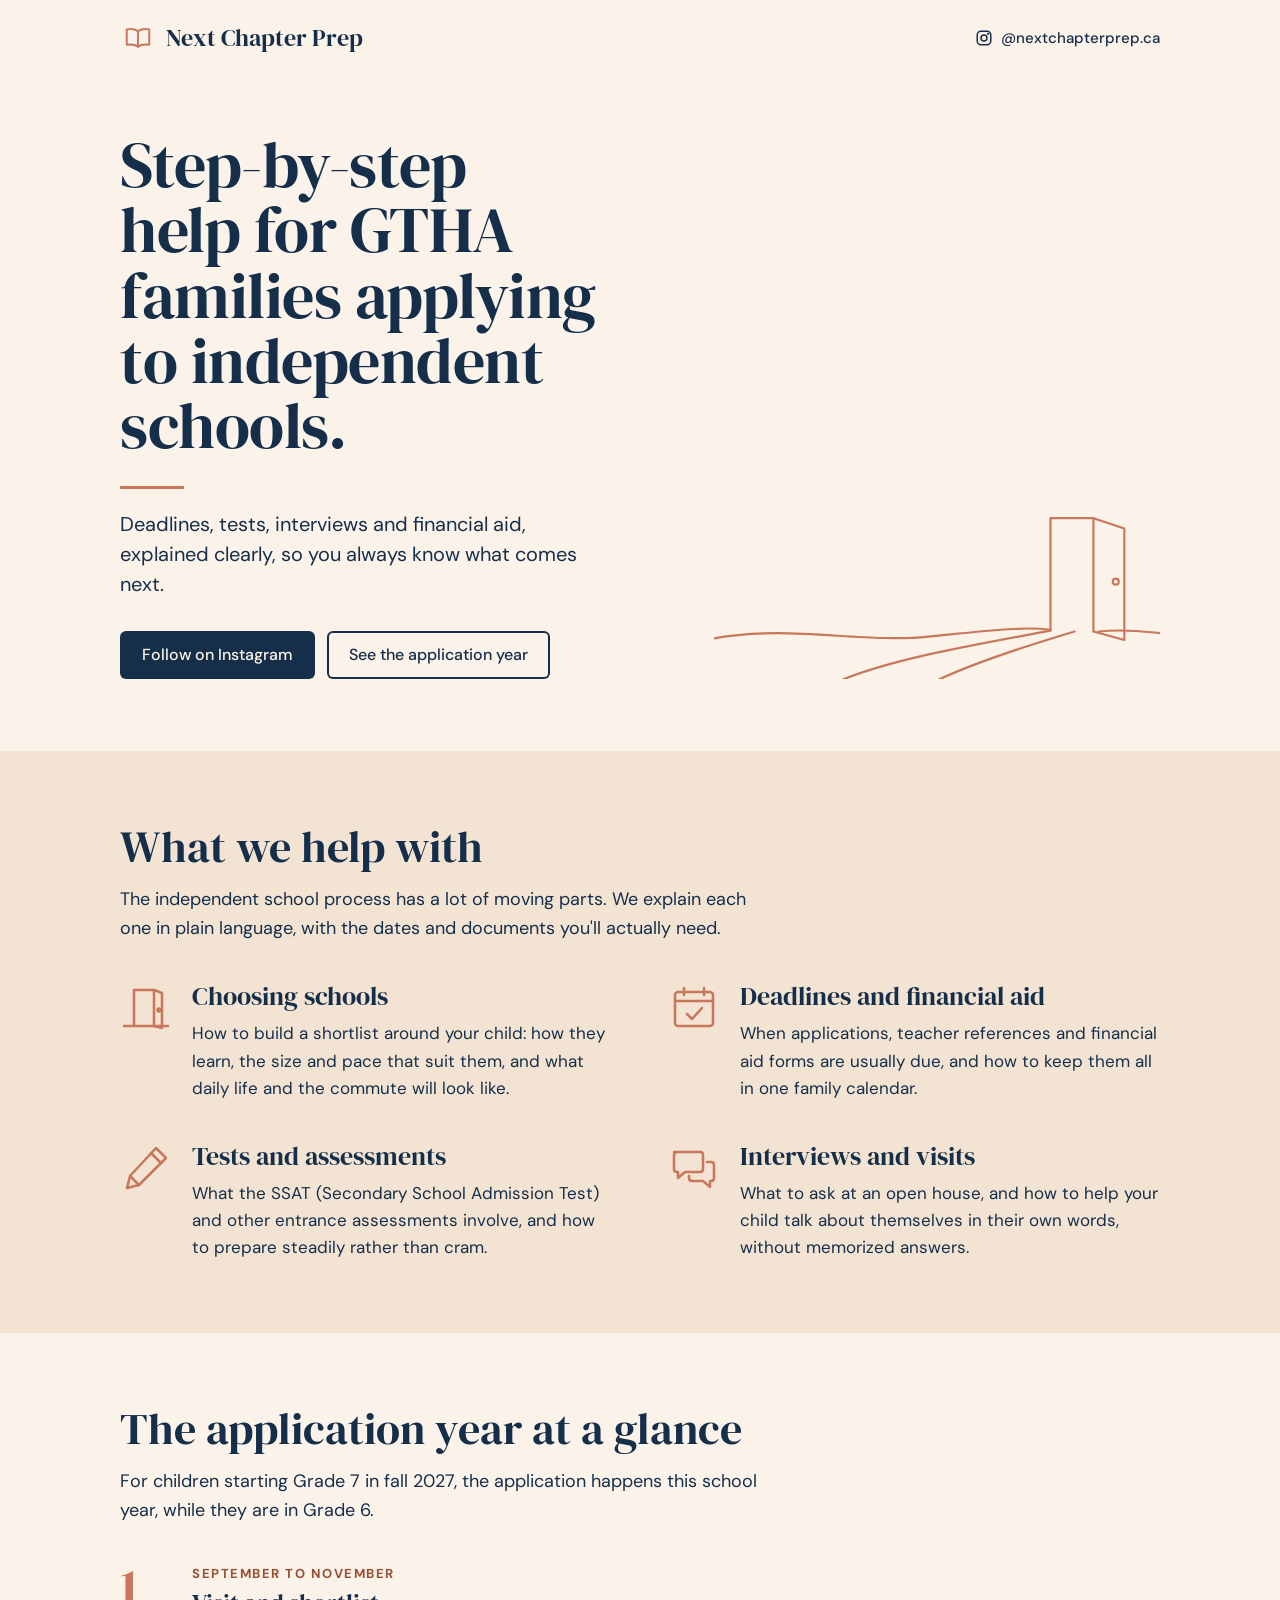
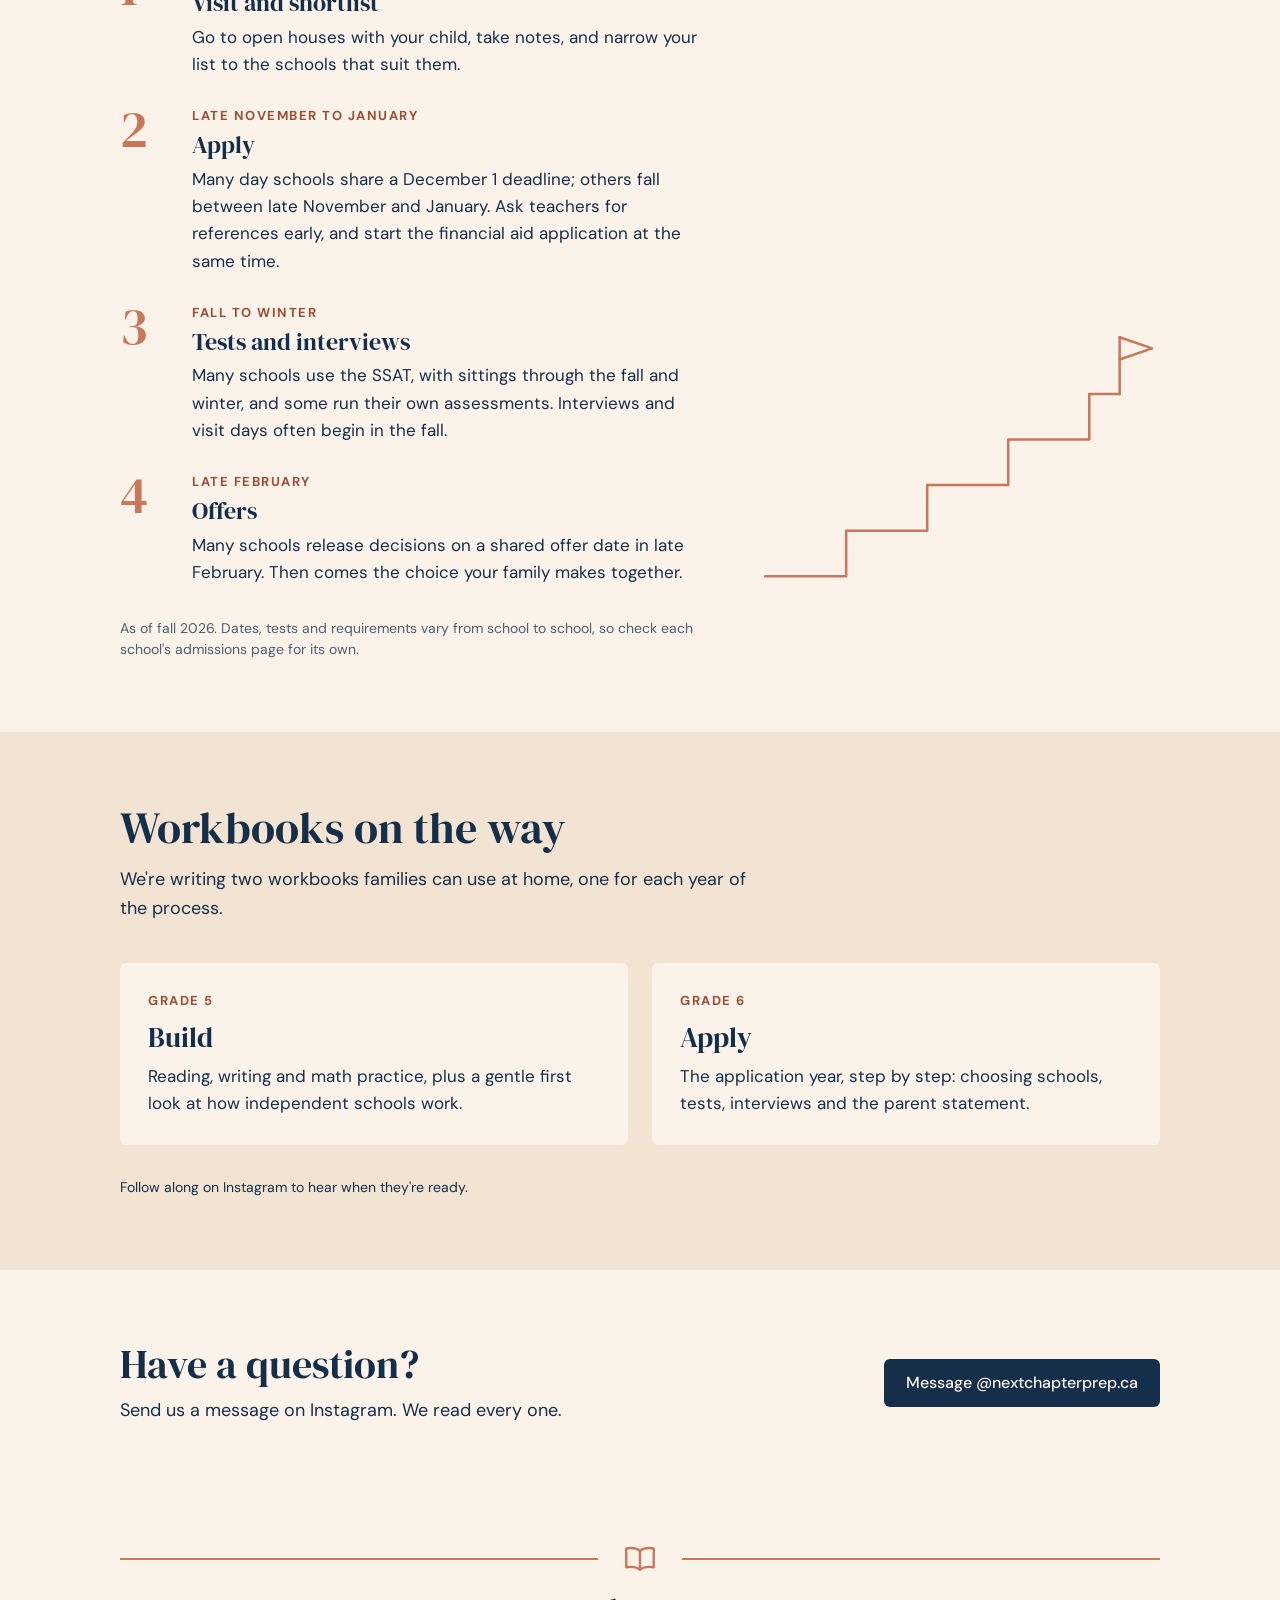
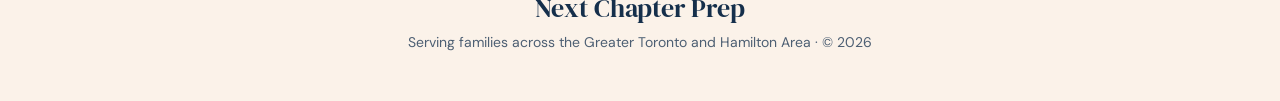
==== index.html @ 5d962f70 "Launch the first version of nextchapterprep.ca One-page site in the brand kit style: who it's for, w" ====
<!doctype html>
<html lang="en-CA">
<head>
<meta charset="utf-8">
<meta name="viewport" content="width=device-width, initial-scale=1">
<title>Next Chapter Prep · Independent school applications, step by step</title>
<meta name="description" content="Step-by-step help for GTHA families applying to independent schools. Deadlines, tests, interviews and financial aid, explained clearly.">
<meta property="og:type" content="website">
<meta property="og:url" content="https://nextchapterprep.ca/">
<meta property="og:title" content="Next Chapter Prep">
<meta property="og:description" content="Step-by-step help for GTHA families applying to independent schools.">
<meta property="og:image" content="https://nextchapterprep.ca/og-image.png">
<meta name="twitter:card" content="summary_large_image">
<meta name="theme-color" content="#fbf2e9">
<link rel="icon" href="/favicon.svg" type="image/svg+xml">
<link rel="apple-touch-icon" href="/apple-touch-icon.png">
<link rel="preconnect" href="https://fonts.googleapis.com">
<link rel="preconnect" href="https://fonts.gstatic.com" crossorigin>
<link rel="stylesheet" href="https://fonts.googleapis.com/css2?family=DM+Sans:opsz,wght@9..40,400;9..40,500;9..40,700&family=DM+Serif+Display&display=swap">
<style>
  /* Next Chapter Prep brand kit: paper ground, ink type, one clay accent, single-weight line art. */
  :root {
    --paper: #fbf2e9;
    --sand: #f3e3d3;
    --line: #e3cfbc;
    --ink: #152f4b;
    --ink-soft: #4d5f73;
    --clay: #c8775a;
    --clay-deep: #985034;
    --serif: "DM Serif Display", Georgia, "Times New Roman", serif;
    --sans: "DM Sans", "Helvetica Neue", Arial, sans-serif;
    --wrap: 1080px;
    color-scheme: light;
  }
  * { box-sizing: border-box; }
  html { -webkit-text-size-adjust: 100%; }
  body { margin: 0; background: var(--paper); color: var(--ink); font: 400 17px/1.6 var(--sans); }
  img, svg { max-width: 100%; }
  a { color: var(--clay-deep); }
  a:hover { color: var(--ink); }
  a:focus-visible, .button:focus-visible { outline: 3px solid var(--ink); outline-offset: 3px; }
  h1, h2, h3 { font-family: var(--serif); font-weight: 400; color: var(--ink); margin: 0; text-wrap: balance; }
  p { margin: 0; }

  .wrap {
    max-width: var(--wrap); margin: 0 auto;
    padding-left: max(20px, env(safe-area-inset-left, 0px));
    padding-right: max(20px, env(safe-area-inset-right, 0px));
  }
  .art { fill: none; stroke: var(--clay); stroke-width: 2.5; stroke-linecap: round; stroke-linejoin: round; }

  /* Header */
  .site-head .wrap { display: flex; align-items: center; justify-content: space-between; gap: 16px; padding-block: 20px; }
  .brand { display: flex; align-items: center; gap: 10px; text-decoration: none; color: var(--ink); }
  .brand svg { width: 36px; height: 36px; flex: none; }
  .brand span { font: 400 24px/1 var(--serif); }
  .ig-link { font-weight: 500; font-size: 15px; text-decoration: none; display: inline-flex; align-items: center; gap: 8px; color: var(--ink); }
  .ig-link svg { width: 18px; height: 18px; }

  /* Hero */
  .hero .wrap { display: grid; grid-template-columns: minmax(0, 1.1fr) minmax(0, 0.9fr); gap: 48px; align-items: end; padding-block: 56px 72px; }
  .hero h1 { font-size: clamp(40px, 6vw, 64px); line-height: 1.02; letter-spacing: -0.5px; }
  .rule { width: 64px; height: 3px; background: var(--clay); margin: 28px 0 20px; }
  .lead { font-size: 20px; line-height: 1.5; max-width: 34ch; }
  .actions { display: flex; flex-wrap: wrap; gap: 12px; margin-top: 32px; }
  .button {
    display: inline-flex; align-items: center; justify-content: center; gap: 10px; min-height: 48px; padding: 0 22px;
    border-radius: 6px; font: 500 16px/1 var(--sans); text-decoration: none; background: var(--ink); color: var(--paper);
  }
  .button:hover { background: #0e2238; color: var(--paper); }
  .button.quiet { background: transparent; color: var(--ink); box-shadow: inset 0 0 0 2px var(--ink); }
  .button.quiet:hover { background: var(--sand); color: var(--ink); }
  .hero-art { width: 100%; height: auto; display: block; }

  /* Sections */
  section { padding-block: 72px; }
  .section-head { max-width: 640px; display: flex; flex-direction: column; gap: 14px; margin-bottom: 40px; }
  .section-head h2 { font-size: clamp(32px, 4vw, 44px); line-height: 1.08; }
  .section-head p { color: var(--ink); font-size: 18px; }
  .band { background: var(--sand); }

  /* What we cover */
  .topics { display: grid; grid-template-columns: repeat(2, minmax(0, 1fr)); gap: 40px 56px; }
  .topic { display: grid; grid-template-columns: 52px minmax(0, 1fr); gap: 20px; align-items: start; }
  .topic svg { width: 52px; height: 52px; }
  .topic h3 { font-size: 26px; line-height: 1.15; margin-bottom: 8px; }

  /* Application year */
  .year { display: grid; grid-template-columns: minmax(0, 1fr) minmax(0, 0.7fr); gap: 56px; align-items: end; }
  .steps { list-style: none; margin: 0; padding: 0; display: flex; flex-direction: column; gap: 28px; counter-reset: step; }
  .steps li { display: grid; grid-template-columns: 56px minmax(0, 1fr); gap: 16px; counter-increment: step; }
  .steps li::before { content: counter(step); font: 400 52px/0.9 var(--serif); color: var(--clay); }
  .when { display: block; font-size: 13px; font-weight: 700; letter-spacing: 1.5px; text-transform: uppercase; color: var(--clay-deep); margin-bottom: 4px; }
  .steps h3 { font-size: 24px; line-height: 1.2; margin-bottom: 6px; }
  .note { margin-top: 32px; font-size: 14px; line-height: 1.5; color: var(--ink-soft); max-width: 60ch; }
  .stairs { width: 100%; height: auto; display: block; }

  /* Workbooks */
  .books { display: grid; grid-template-columns: repeat(2, minmax(0, 1fr)); gap: 24px; }
  .book { background: var(--paper); border-radius: 6px; padding: 28px; display: flex; flex-direction: column; gap: 10px; }
  .book .when { margin: 0; }
  .book h3 { font-size: 28px; line-height: 1.1; }

  /* Contact */
  .contact .wrap { display: flex; flex-wrap: wrap; align-items: center; justify-content: space-between; gap: 24px; }
  .contact h2 { font-size: clamp(30px, 4vw, 40px); line-height: 1.1; }
  .contact p { margin-top: 10px; font-size: 18px; }

  /* Footer */
  .site-foot { padding-block: 40px 48px; }
  .divider { display: flex; align-items: center; gap: 20px; }
  .divider span { flex: 1; height: 2px; background: var(--clay); }
  .divider svg { width: 44px; height: 44px; flex: none; }
  .foot-name { text-align: center; font: 400 26px/1 var(--serif); margin-top: 14px; }
  .foot-small { text-align: center; font-size: 14px; color: var(--ink-soft); margin-top: 10px; }

  @media (max-width: 760px) {
    body { font-size: 16px; }
    .hero .wrap { grid-template-columns: minmax(0, 1fr); gap: 32px; padding-block: 32px 48px; }
    .lead { font-size: 18px; }
    section { padding-block: 56px; }
    .topics, .books { grid-template-columns: minmax(0, 1fr); gap: 32px; }
    .year { grid-template-columns: minmax(0, 1fr); gap: 40px; }
    .stairs { max-width: 360px; }
    .ig-link .label { display: none; }
  }
  @media (prefers-reduced-motion: no-preference) { html { scroll-behavior: smooth; } }
</style>
</head>
<body>

<header class="site-head">
  <div class="wrap">
    <a class="brand" href="/" aria-label="Next Chapter Prep home">
      <svg viewBox="0 0 48 48" aria-hidden="true"><g class="art" style="stroke-width:2.6">
        <path d="M24 15 C20 12 15 11.5 9 12.5 L9 33 C15 32 20 32.5 24 35.5 C28 32.5 33 32 39 33 L39 12.5 C33 11.5 28 12 24 15 Z"/>
        <path d="M24 15 L24 35.5"/>
      </g></svg>
      <span>Next Chapter Prep</span>
    </a>
    <a class="ig-link" href="https://www.instagram.com/nextchapterprep.ca/" rel="noopener" aria-label="Next Chapter Prep on Instagram">
      <svg viewBox="0 0 24 24" fill="none" stroke="currentColor" stroke-width="2" stroke-linecap="round" stroke-linejoin="round" aria-hidden="true"><rect x="3" y="3" width="18" height="18" rx="5"/><circle cx="12" cy="12" r="4"/><circle cx="17.5" cy="6.5" r="0.5" fill="currentColor"/></svg>
      <span class="label">@nextchapterprep.ca</span>
    </a>
  </div>
</header>

<main>
  <section class="hero" aria-labelledby="hero-title" style="padding-block:0">
    <div class="wrap">
      <div>
        <h1 id="hero-title">Step-by-step help for GTHA families applying to independent schools.</h1>
        <div class="rule"></div>
        <p class="lead">Deadlines, tests, interviews and financial aid, explained clearly, so you always know what comes next.</p>
        <div class="actions">
          <a class="button" href="https://www.instagram.com/nextchapterprep.ca/" rel="noopener">Follow on Instagram</a>
          <a class="button quiet" href="#year">See the application year</a>
        </div>
      </div>
      <svg class="hero-art" viewBox="0 0 520 300" aria-hidden="true"><g class="art">
        <path d="M0 252 C90 236 170 258 250 250 C320 243 360 238 392 242"/>
        <path d="M448 244 C480 241 500 244 520 246"/>
        <path d="M150 300 C210 276 290 262 392 243"/>
        <path d="M262 300 C300 282 360 262 420 244"/>
        <path d="M392 243 L392 112 L442 112 L442 244"/>
        <path d="M442 112 L478 124 L478 254 L442 244"/>
        <circle cx="468" cy="186" r="3.5"/>
      </g></svg>
    </div>
  </section>

  <section class="band" aria-labelledby="cover-title">
    <div class="wrap">
      <div class="section-head">
        <h2 id="cover-title">What we help with</h2>
        <p>The independent school process has a lot of moving parts. We explain each one in plain language, with the dates and documents you'll actually need.</p>
      </div>
      <div class="topics">
        <div class="topic">
          <svg viewBox="0 0 52 52" aria-hidden="true"><g class="art"><path d="M14 44 L14 8 L34 8 L34 44"/><path d="M34 8 L42 11 L42 46 L34 44"/><circle cx="39" cy="28" r="1.5"/><path d="M4 44 L48 44"/></g></svg>
          <div><h3>Choosing schools</h3><p>How to build a shortlist around your child: how they learn, the size and pace that suit them, and what daily life and the commute will look like.</p></div>
        </div>
        <div class="topic">
          <svg viewBox="0 0 52 52" aria-hidden="true"><g class="art"><rect x="7" y="10" width="38" height="34" rx="3"/><path d="M7 19 L45 19"/><path d="M16 6 L16 13"/><path d="M36 6 L36 13"/><path d="M19 32 L24 37 L34 26"/></g></svg>
          <div><h3>Deadlines and financial aid</h3><p>When applications, teacher references and financial aid forms are usually due, and how to keep them all in one family calendar.</p></div>
        </div>
        <div class="topic">
          <svg viewBox="0 0 52 52" aria-hidden="true"><g class="art"><path d="M36 6 L46 16 L19 43 L7 46 L10 34 Z"/><path d="M31 11 L41 21"/><path d="M10 34 L19 43"/></g></svg>
          <div><h3>Tests and assessments</h3><p>What the SSAT (Secondary School Admission Test) and other entrance assessments involve, and how to prepare steadily rather than cram.</p></div>
        </div>
        <div class="topic">
          <svg viewBox="0 0 52 52" aria-hidden="true"><g class="art"><path d="M6 10 L32 10 Q35 10 35 13 L35 27 Q35 30 32 30 L17 30 L10 36 L10 30 L9 30 Q6 30 6 27 L6 13 Q6 10 9 10 Z"/><path d="M39 20 L43 20 Q46 20 46 23 L46 36 Q46 39 43 39 L42 39 L42 45 L35 39 L24 39 Q21 39 21 36 L21 34"/></g></svg>
          <div><h3>Interviews and visits</h3><p>What to ask at an open house, and how to help your child talk about themselves in their own words, without memorized answers.</p></div>
        </div>
      </div>
    </div>
  </section>

  <section id="year" aria-labelledby="year-title">
    <div class="wrap">
      <div class="section-head">
        <h2 id="year-title">The application year at a glance</h2>
        <p>For children starting Grade 7 in fall 2027, the application happens this school year, while they are in Grade 6.</p>
      </div>
      <div class="year">
        <ol class="steps">
          <li><div><span class="when">September to November</span><h3>Visit and shortlist</h3><p>Go to open houses with your child, take notes, and narrow your list to the schools that suit them.</p></div></li>
          <li><div><span class="when">Late November to January</span><h3>Apply</h3><p>Many day schools share a December 1 deadline; others fall between late November and January. Ask teachers for references early, and start the financial aid application at the same time.</p></div></li>
          <li><div><span class="when">Fall to winter</span><h3>Tests and interviews</h3><p>Many schools use the SSAT, with sittings through the fall and winter, and some run their own assessments. Interviews and visit days often begin in the fall.</p></div></li>
          <li><div><span class="when">Late February</span><h3>Offers</h3><p>Many schools release decisions on a shared offer date in late February. Then comes the choice your family makes together.</p></div></li>
        </ol>
        <svg class="stairs" viewBox="0 0 400 260" aria-hidden="true"><g class="art">
          <path d="M10 250 L90 250 L90 205 L170 205 L170 160 L250 160 L250 115 L330 115 L330 70 L360 70"/>
          <path d="M360 70 L360 14"/>
          <path d="M360 14 L392 25 L360 36"/>
        </g></svg>
      </div>
      <p class="note">As of fall 2026. Dates, tests and requirements vary from school to school, so check each school's admissions page for its own.</p>
    </div>
  </section>

  <section class="band" aria-labelledby="books-title">
    <div class="wrap">
      <div class="section-head">
        <h2 id="books-title">Workbooks on the way</h2>
        <p>We're writing two workbooks families can use at home, one for each year of the process.</p>
      </div>
      <div class="books">
        <div class="book">
          <span class="when">Grade 5</span>
          <h3>Build</h3>
          <p>Reading, writing and math practice, plus a gentle first look at how independent schools work.</p>
        </div>
        <div class="book">
          <span class="when">Grade 6</span>
          <h3>Apply</h3>
          <p>The application year, step by step: choosing schools, tests, interviews and the parent statement.</p>
        </div>
      </div>
      <p class="note" style="color:var(--ink)">Follow along on Instagram to hear when they're ready.</p>
    </div>
  </section>

  <section class="contact" aria-labelledby="contact-title">
    <div class="wrap">
      <div>
        <h2 id="contact-title">Have a question?</h2>
        <p>Send us a message on Instagram. We read every one.</p>
      </div>
      <a class="button" href="https://www.instagram.com/nextchapterprep.ca/" rel="noopener">Message @nextchapterprep.ca</a>
    </div>
  </section>
</main>

<footer class="site-foot">
  <div class="wrap">
    <div class="divider" aria-hidden="true">
      <span></span>
      <svg viewBox="0 0 48 48"><g class="art" style="stroke-width:2.6">
        <path d="M24 15 C20 12 15 11.5 9 12.5 L9 33 C15 32 20 32.5 24 35.5 C28 32.5 33 32 39 33 L39 12.5 C33 11.5 28 12 24 15 Z"/>
        <path d="M24 15 L24 35.5"/>
      </g></svg>
      <span></span>
    </div>
    <p class="foot-name">Next Chapter Prep</p>
    <p class="foot-small">Serving families across the Greater Toronto and Hamilton Area · © 2026</p>
  </div>
</footer>

</body>
</html>
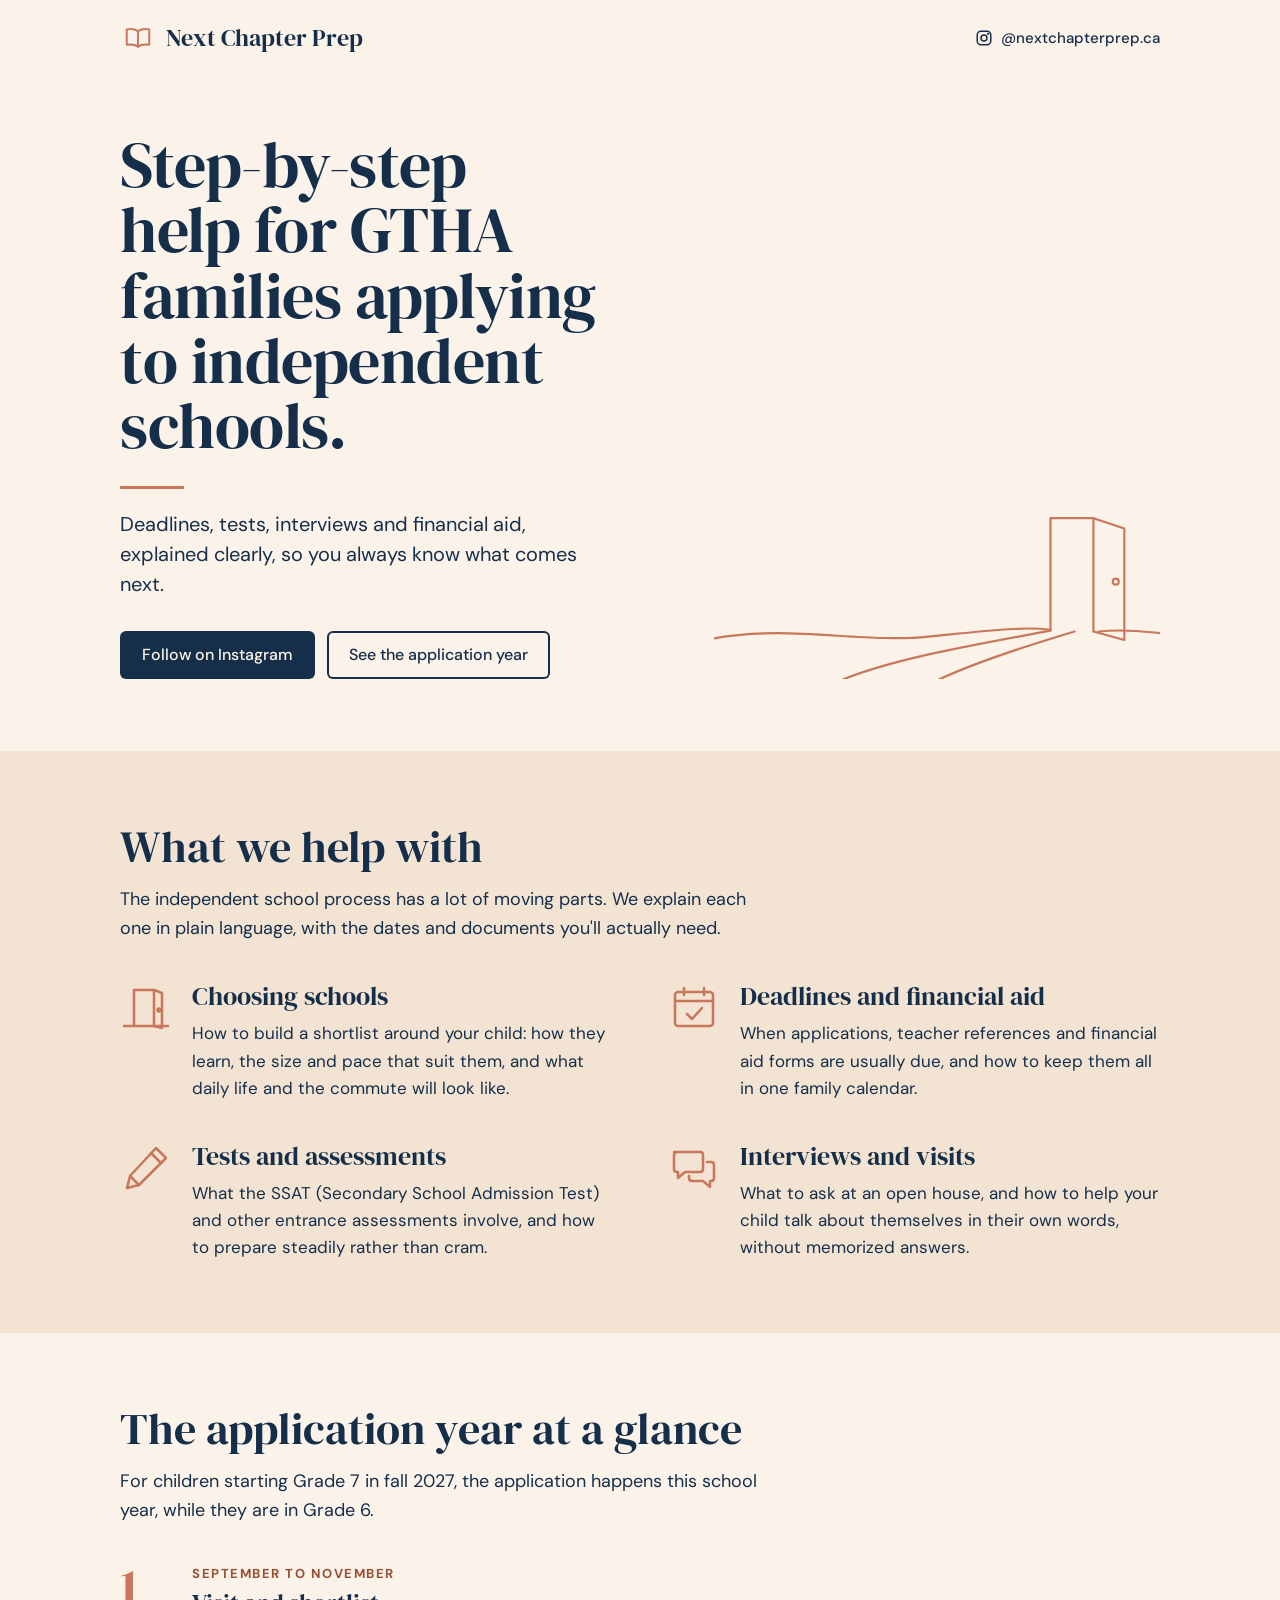
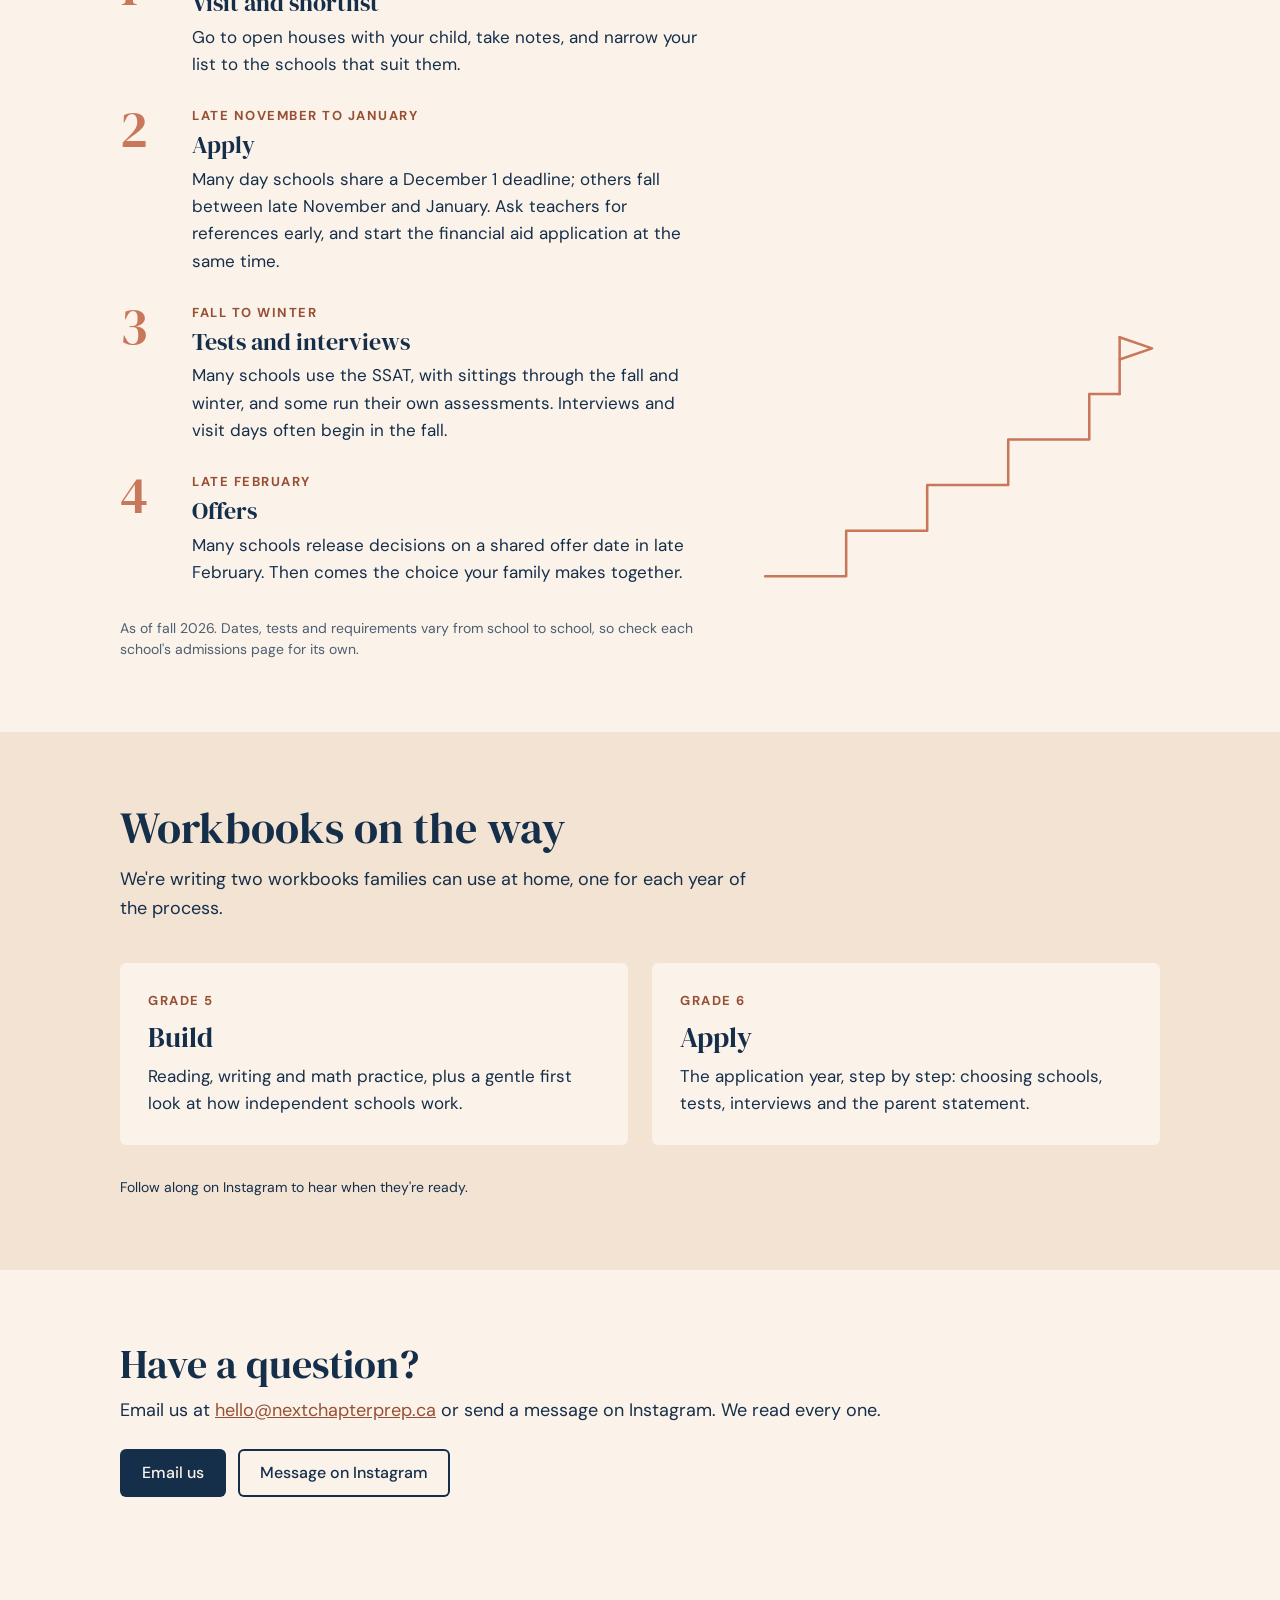
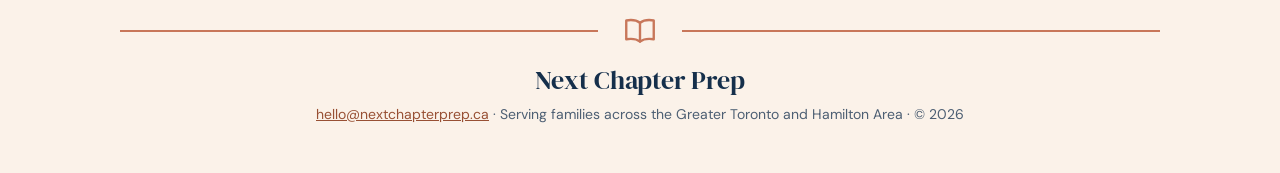
==== commit e0ca3a61: "Add hello@nextchapterprep.ca to contact section and footer Co-Authored-By: Claude Opus 5.5 <noreply@" ====
--- a/index.html
+++ b/index.html
@@ -245,9 +245,12 @@
     <div class="wrap">
       <div>
         <h2 id="contact-title">Have a question?</h2>
-        <p>Send us a message on Instagram. We read every one.</p>
-      </div>
-      <a class="button" href="https://www.instagram.com/nextchapterprep.ca/" rel="noopener">Message @nextchapterprep.ca</a>
+        <p>Email us at <a href="mailto:hello@nextchapterprep.ca">hello@nextchapterprep.ca</a> or send a message on Instagram. We read every one.</p>
+      </div>
+      <div class="actions" style="margin-top:0">
+        <a class="button" href="mailto:hello@nextchapterprep.ca">Email us</a>
+        <a class="button quiet" href="https://www.instagram.com/nextchapterprep.ca/" rel="noopener">Message on Instagram</a>
+      </div>
     </div>
   </section>
 </main>
@@ -263,7 +266,7 @@
       <span></span>
     </div>
     <p class="foot-name">Next Chapter Prep</p>
-    <p class="foot-small">Serving families across the Greater Toronto and Hamilton Area · © 2026</p>
+    <p class="foot-small"><a href="mailto:hello@nextchapterprep.ca">hello@nextchapterprep.ca</a> · Serving families across the Greater Toronto and Hamilton Area · © 2026</p>
   </div>
 </footer>
 
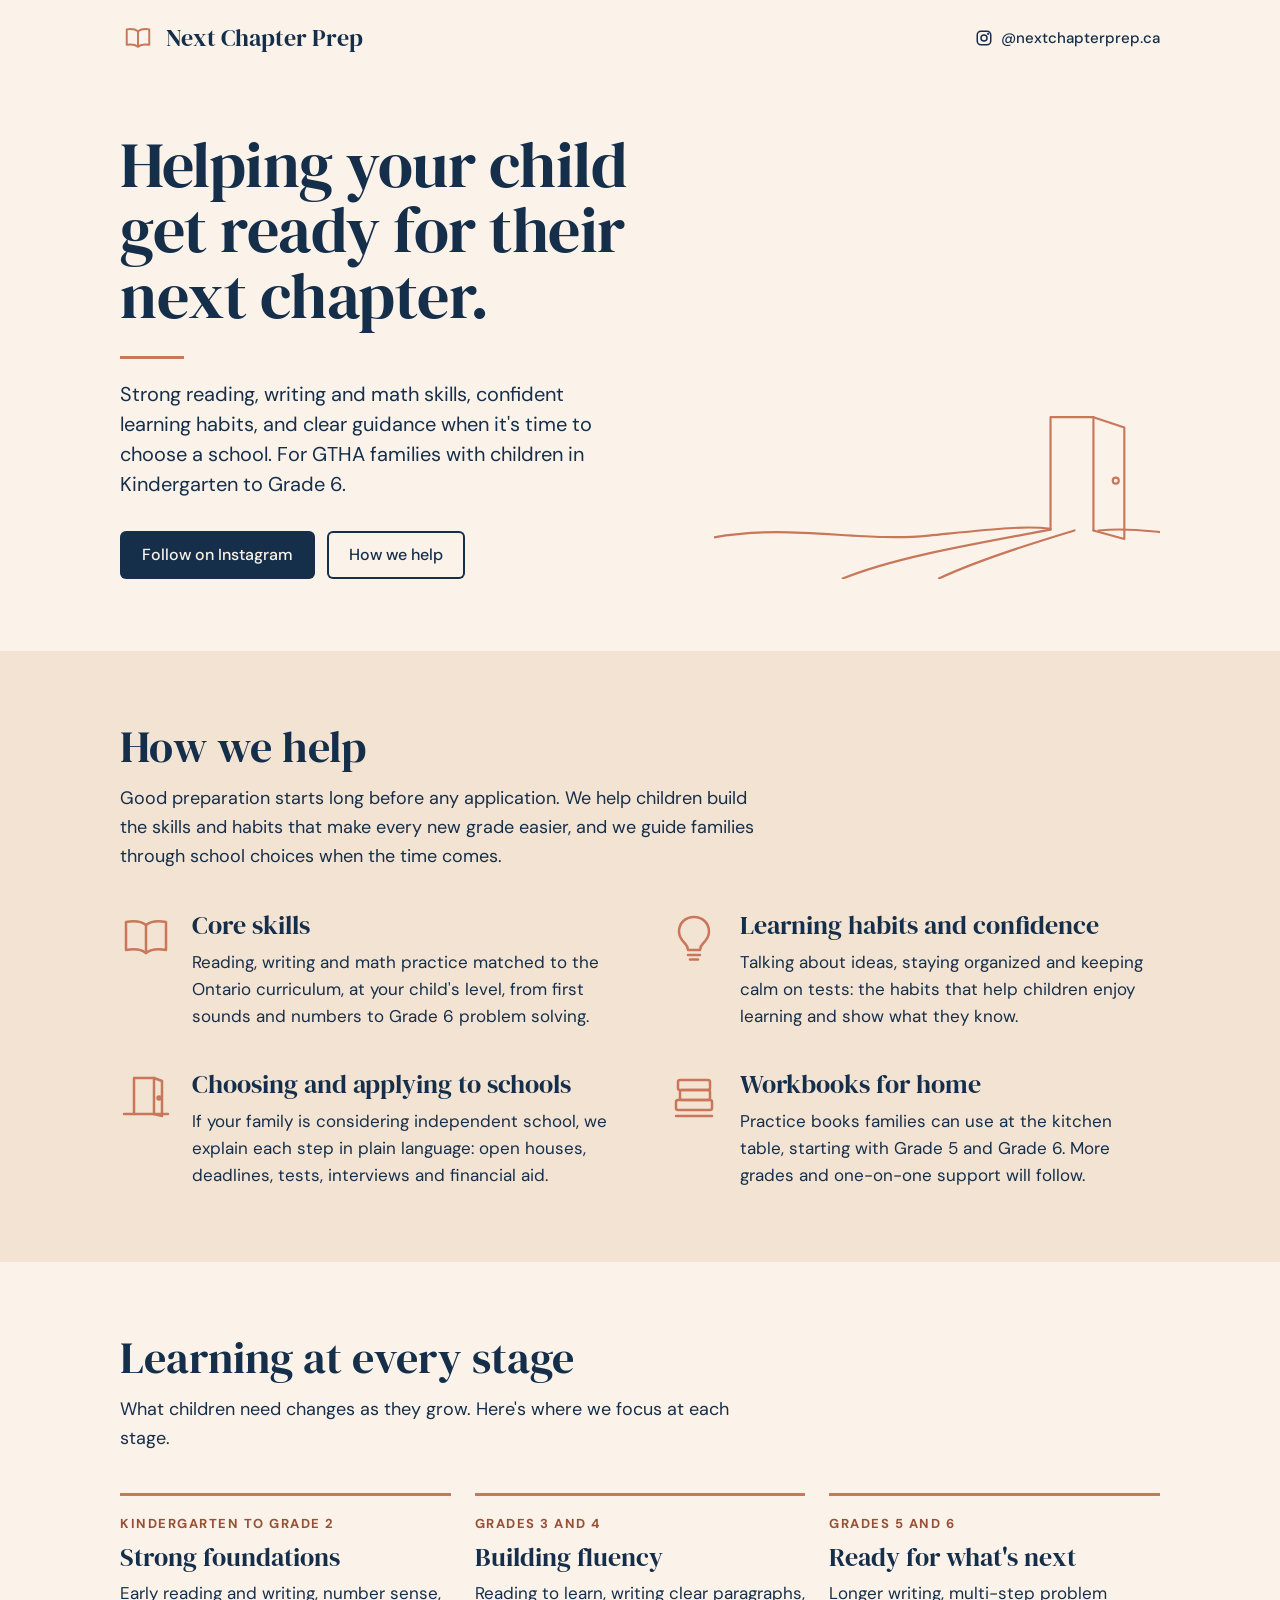
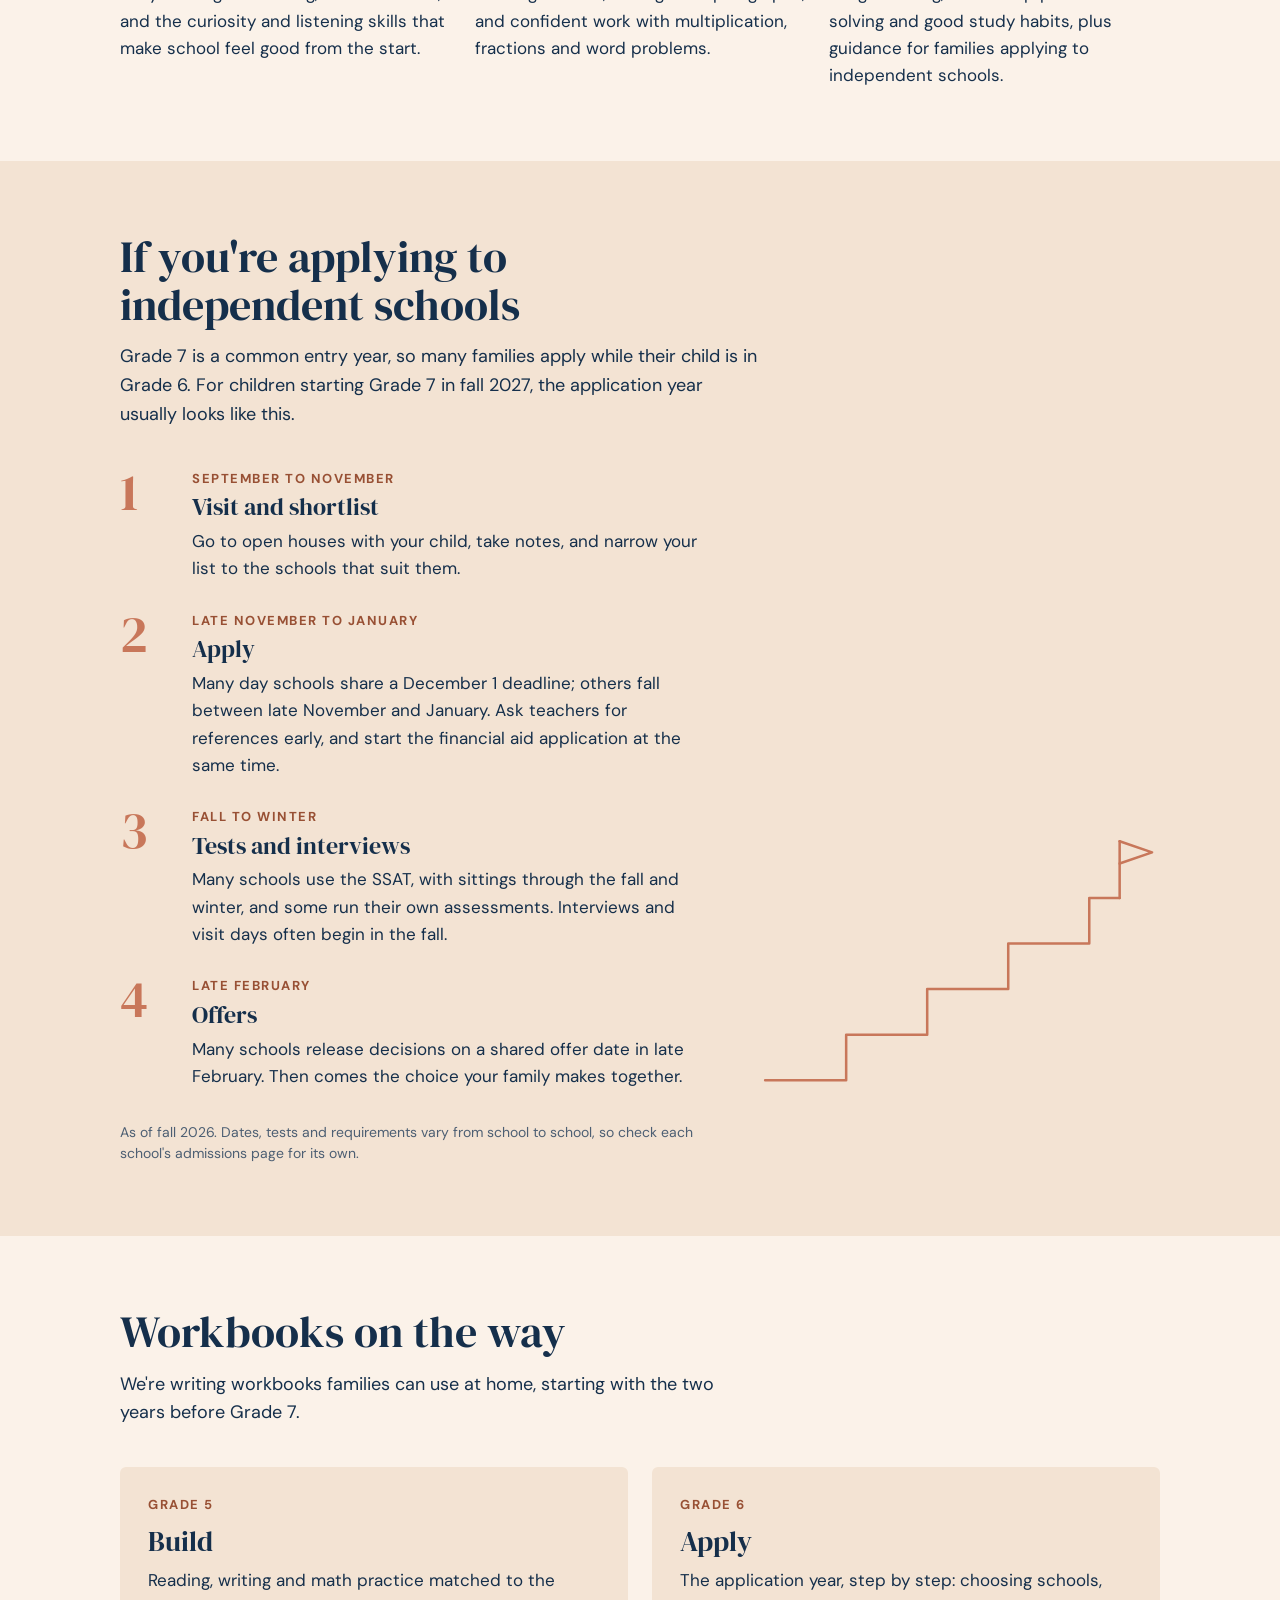
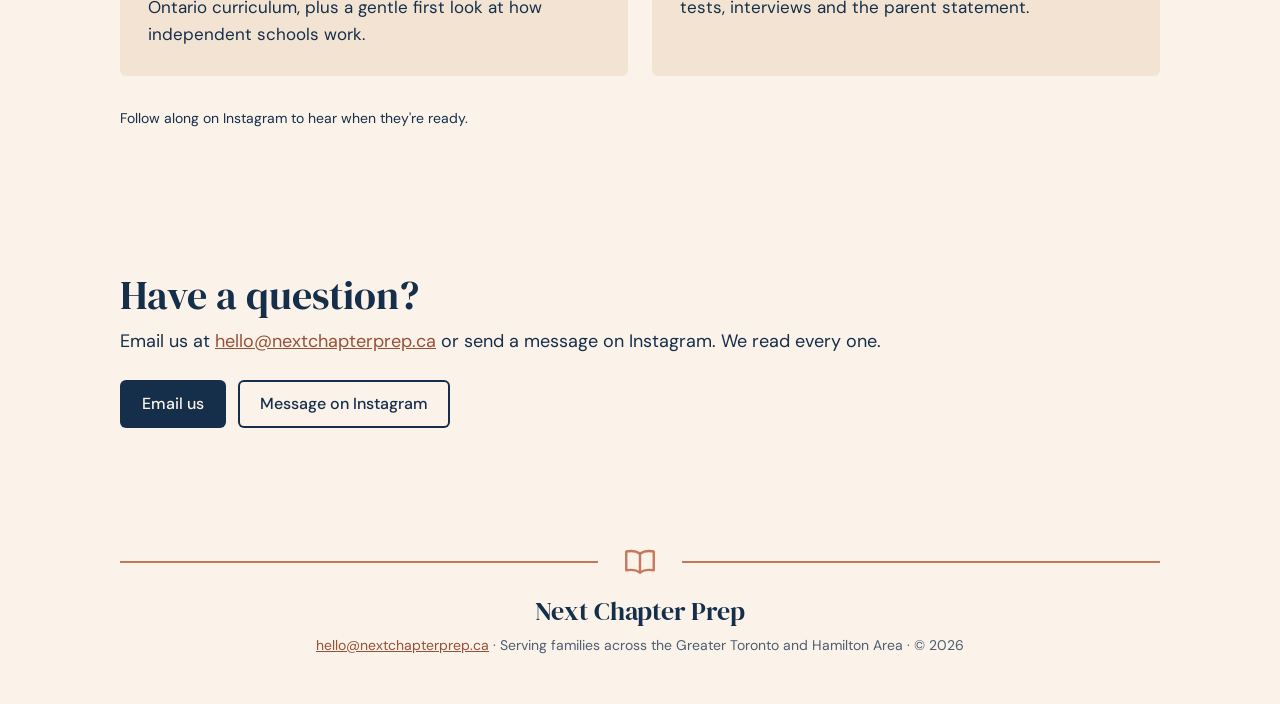
==== commit 3aa39d70: "Refocus the site on K–6 learning readiness Lead with core skills and learning habits for Kindergarte" ====
--- a/index.html
+++ b/index.html
@@ -3,12 +3,12 @@
 <head>
 <meta charset="utf-8">
 <meta name="viewport" content="width=device-width, initial-scale=1">
-<title>Next Chapter Prep · Independent school applications, step by step</title>
-<meta name="description" content="Step-by-step help for GTHA families applying to independent schools. Deadlines, tests, interviews and financial aid, explained clearly.">
+<title>Next Chapter Prep · Learning support from Kindergarten to Grade 6</title>
+<meta name="description" content="Reading, writing and math skills, confident learning habits, and clear guidance when it's time to choose a school. For GTHA families with children in Kindergarten to Grade 6.">
 <meta property="og:type" content="website">
 <meta property="og:url" content="https://nextchapterprep.ca/">
 <meta property="og:title" content="Next Chapter Prep">
-<meta property="og:description" content="Step-by-step help for GTHA families applying to independent schools.">
+<meta property="og:description" content="Learning support for GTHA families, from Kindergarten to Grade 6.">
 <meta property="og:image" content="https://nextchapterprep.ca/og-image.png">
 <meta name="twitter:card" content="summary_large_image">
 <meta name="theme-color" content="#fbf2e9">
@@ -85,6 +85,12 @@
   .topic svg { width: 52px; height: 52px; }
   .topic h3 { font-size: 26px; line-height: 1.15; margin-bottom: 8px; }
 
+  /* Stages */
+  .stages { display: grid; grid-template-columns: repeat(3, minmax(0, 1fr)); gap: 24px; }
+  .stage { border-top: 3px solid var(--clay); padding-top: 18px; display: flex; flex-direction: column; gap: 8px; }
+  .stage .when { margin: 0; }
+  .stage h3 { font-size: 26px; line-height: 1.15; }
+
   /* Application year */
   .year { display: grid; grid-template-columns: minmax(0, 1fr) minmax(0, 0.7fr); gap: 56px; align-items: end; }
   .steps { list-style: none; margin: 0; padding: 0; display: flex; flex-direction: column; gap: 28px; counter-reset: step; }
@@ -97,7 +103,7 @@
 
   /* Workbooks */
   .books { display: grid; grid-template-columns: repeat(2, minmax(0, 1fr)); gap: 24px; }
-  .book { background: var(--paper); border-radius: 6px; padding: 28px; display: flex; flex-direction: column; gap: 10px; }
+  .book { background: var(--sand); border-radius: 6px; padding: 28px; display: flex; flex-direction: column; gap: 10px; }
   .book .when { margin: 0; }
   .book h3 { font-size: 28px; line-height: 1.1; }
 
@@ -119,7 +125,7 @@
     .hero .wrap { grid-template-columns: minmax(0, 1fr); gap: 32px; padding-block: 32px 48px; }
     .lead { font-size: 18px; }
     section { padding-block: 56px; }
-    .topics, .books { grid-template-columns: minmax(0, 1fr); gap: 32px; }
+    .topics, .books, .stages { grid-template-columns: minmax(0, 1fr); gap: 32px; }
     .year { grid-template-columns: minmax(0, 1fr); gap: 40px; }
     .stairs { max-width: 360px; }
     .ig-link .label { display: none; }
@@ -149,12 +155,12 @@
   <section class="hero" aria-labelledby="hero-title" style="padding-block:0">
     <div class="wrap">
       <div>
-        <h1 id="hero-title">Step-by-step help for GTHA families applying to independent schools.</h1>
+        <h1 id="hero-title">Helping your child get ready for their next chapter.</h1>
         <div class="rule"></div>
-        <p class="lead">Deadlines, tests, interviews and financial aid, explained clearly, so you always know what comes next.</p>
+        <p class="lead">Strong reading, writing and math skills, confident learning habits, and clear guidance when it's time to choose a school. For GTHA families with children in Kindergarten to Grade 6.</p>
         <div class="actions">
           <a class="button" href="https://www.instagram.com/nextchapterprep.ca/" rel="noopener">Follow on Instagram</a>
-          <a class="button quiet" href="#year">See the application year</a>
+          <a class="button quiet" href="#help">How we help</a>
         </div>
       </div>
       <svg class="hero-art" viewBox="0 0 520 300" aria-hidden="true"><g class="art">
@@ -169,38 +175,64 @@
     </div>
   </section>
 
-  <section class="band" aria-labelledby="cover-title">
+  <section id="help" class="band" aria-labelledby="help-title">
     <div class="wrap">
       <div class="section-head">
-        <h2 id="cover-title">What we help with</h2>
-        <p>The independent school process has a lot of moving parts. We explain each one in plain language, with the dates and documents you'll actually need.</p>
+        <h2 id="help-title">How we help</h2>
+        <p>Good preparation starts long before any application. We help children build the skills and habits that make every new grade easier, and we guide families through school choices when the time comes.</p>
       </div>
       <div class="topics">
         <div class="topic">
+          <svg viewBox="0 0 52 52" aria-hidden="true"><g class="art"><path d="M26 14 C21 10 14 9.5 6 11 L6 39 C14 37.5 21 38 26 42 C31 38 38 37.5 46 39 L46 11 C38 9.5 31 10 26 14 Z"/><path d="M26 14 L26 42"/></g></svg>
+          <div><h3>Core skills</h3><p>Reading, writing and math practice matched to the Ontario curriculum, at your child's level, from first sounds and numbers to Grade 6 problem solving.</p></div>
+        </div>
+        <div class="topic">
+          <svg viewBox="0 0 52 52" aria-hidden="true"><g class="art"><path d="M26 6 C17 6 11 12.5 11 20.5 C11 26 14 29.5 17 32.5 C19 34.5 20 36.5 20 39 L32 39 C32 36.5 33 34.5 35 32.5 C38 29.5 41 26 41 20.5 C41 12.5 35 6 26 6 Z"/><path d="M20 44 L32 44"/><path d="M22 48.5 L30 48.5"/></g></svg>
+          <div><h3>Learning habits and confidence</h3><p>Talking about ideas, staying organized and keeping calm on tests: the habits that help children enjoy learning and show what they know.</p></div>
+        </div>
+        <div class="topic">
           <svg viewBox="0 0 52 52" aria-hidden="true"><g class="art"><path d="M14 44 L14 8 L34 8 L34 44"/><path d="M34 8 L42 11 L42 46 L34 44"/><circle cx="39" cy="28" r="1.5"/><path d="M4 44 L48 44"/></g></svg>
-          <div><h3>Choosing schools</h3><p>How to build a shortlist around your child: how they learn, the size and pace that suit them, and what daily life and the commute will look like.</p></div>
+          <div><h3>Choosing and applying to schools</h3><p>If your family is considering independent school, we explain each step in plain language: open houses, deadlines, tests, interviews and financial aid.</p></div>
         </div>
         <div class="topic">
-          <svg viewBox="0 0 52 52" aria-hidden="true"><g class="art"><rect x="7" y="10" width="38" height="34" rx="3"/><path d="M7 19 L45 19"/><path d="M16 6 L16 13"/><path d="M36 6 L36 13"/><path d="M19 32 L24 37 L34 26"/></g></svg>
-          <div><h3>Deadlines and financial aid</h3><p>When applications, teacher references and financial aid forms are usually due, and how to keep them all in one family calendar.</p></div>
-        </div>
-        <div class="topic">
-          <svg viewBox="0 0 52 52" aria-hidden="true"><g class="art"><path d="M36 6 L46 16 L19 43 L7 46 L10 34 Z"/><path d="M31 11 L41 21"/><path d="M10 34 L19 43"/></g></svg>
-          <div><h3>Tests and assessments</h3><p>What the SSAT (Secondary School Admission Test) and other entrance assessments involve, and how to prepare steadily rather than cram.</p></div>
-        </div>
-        <div class="topic">
-          <svg viewBox="0 0 52 52" aria-hidden="true"><g class="art"><path d="M6 10 L32 10 Q35 10 35 13 L35 27 Q35 30 32 30 L17 30 L10 36 L10 30 L9 30 Q6 30 6 27 L6 13 Q6 10 9 10 Z"/><path d="M39 20 L43 20 Q46 20 46 23 L46 36 Q46 39 43 39 L42 39 L42 45 L35 39 L24 39 Q21 39 21 36 L21 34"/></g></svg>
-          <div><h3>Interviews and visits</h3><p>What to ask at an open house, and how to help your child talk about themselves in their own words, without memorized answers.</p></div>
-        </div>
-      </div>
-    </div>
-  </section>
-
-  <section id="year" aria-labelledby="year-title">
+          <svg viewBox="0 0 52 52" aria-hidden="true"><g class="art"><rect x="8" y="30" width="36" height="10" rx="2"/><rect x="12" y="20" width="30" height="10" rx="2"/><rect x="10" y="10" width="32" height="10" rx="2"/><path d="M8 46 L44 46"/></g></svg>
+          <div><h3>Workbooks for home</h3><p>Practice books families can use at the kitchen table, starting with Grade 5 and Grade 6. More grades and one-on-one support will follow.</p></div>
+        </div>
+      </div>
+    </div>
+  </section>
+
+  <section aria-labelledby="stages-title">
     <div class="wrap">
       <div class="section-head">
-        <h2 id="year-title">The application year at a glance</h2>
-        <p>For children starting Grade 7 in fall 2027, the application happens this school year, while they are in Grade 6.</p>
+        <h2 id="stages-title">Learning at every stage</h2>
+        <p>What children need changes as they grow. Here's where we focus at each stage.</p>
+      </div>
+      <div class="stages">
+        <div class="stage">
+          <span class="when">Kindergarten to Grade 2</span>
+          <h3>Strong foundations</h3>
+          <p>Early reading and writing, number sense, and the curiosity and listening skills that make school feel good from the start.</p>
+        </div>
+        <div class="stage">
+          <span class="when">Grades 3 and 4</span>
+          <h3>Building fluency</h3>
+          <p>Reading to learn, writing clear paragraphs, and confident work with multiplication, fractions and word problems.</p>
+        </div>
+        <div class="stage">
+          <span class="when">Grades 5 and 6</span>
+          <h3>Ready for what's next</h3>
+          <p>Longer writing, multi-step problem solving and good study habits, plus guidance for families applying to independent schools.</p>
+        </div>
+      </div>
+    </div>
+  </section>
+
+  <section id="year" class="band" aria-labelledby="year-title">
+    <div class="wrap">
+      <div class="section-head">
+        <h2 id="year-title">If you're applying to independent schools</h2>
+        <p>Grade 7 is a common entry year, so many families apply while their child is in Grade 6. For children starting Grade 7 in fall 2027, the application year usually looks like this.</p>
       </div>
       <div class="year">
         <ol class="steps">
@@ -219,17 +251,17 @@
     </div>
   </section>
 
-  <section class="band" aria-labelledby="books-title">
+  <section aria-labelledby="books-title">
     <div class="wrap">
       <div class="section-head">
         <h2 id="books-title">Workbooks on the way</h2>
-        <p>We're writing two workbooks families can use at home, one for each year of the process.</p>
+        <p>We're writing workbooks families can use at home, starting with the two years before Grade 7.</p>
       </div>
       <div class="books">
         <div class="book">
           <span class="when">Grade 5</span>
           <h3>Build</h3>
-          <p>Reading, writing and math practice, plus a gentle first look at how independent schools work.</p>
+          <p>Reading, writing and math practice matched to the Ontario curriculum, plus a gentle first look at how independent schools work.</p>
         </div>
         <div class="book">
           <span class="when">Grade 6</span>
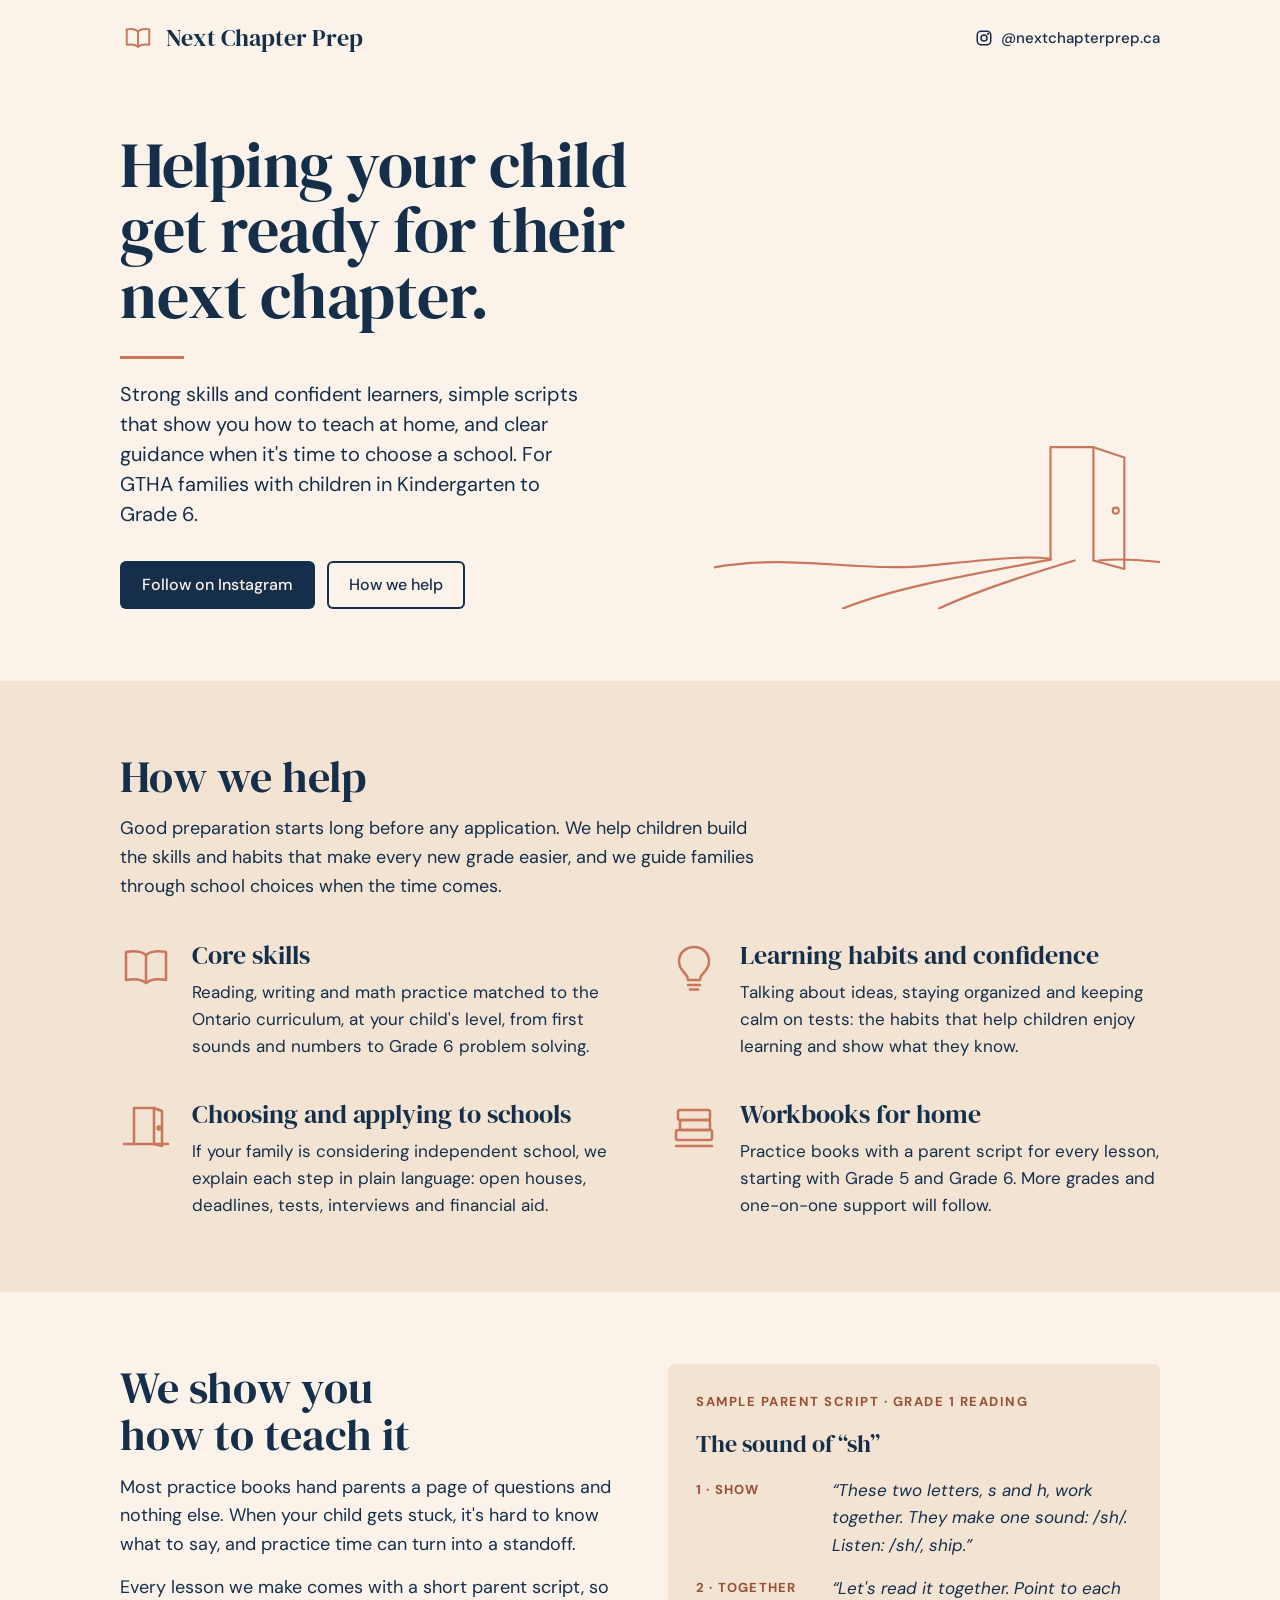
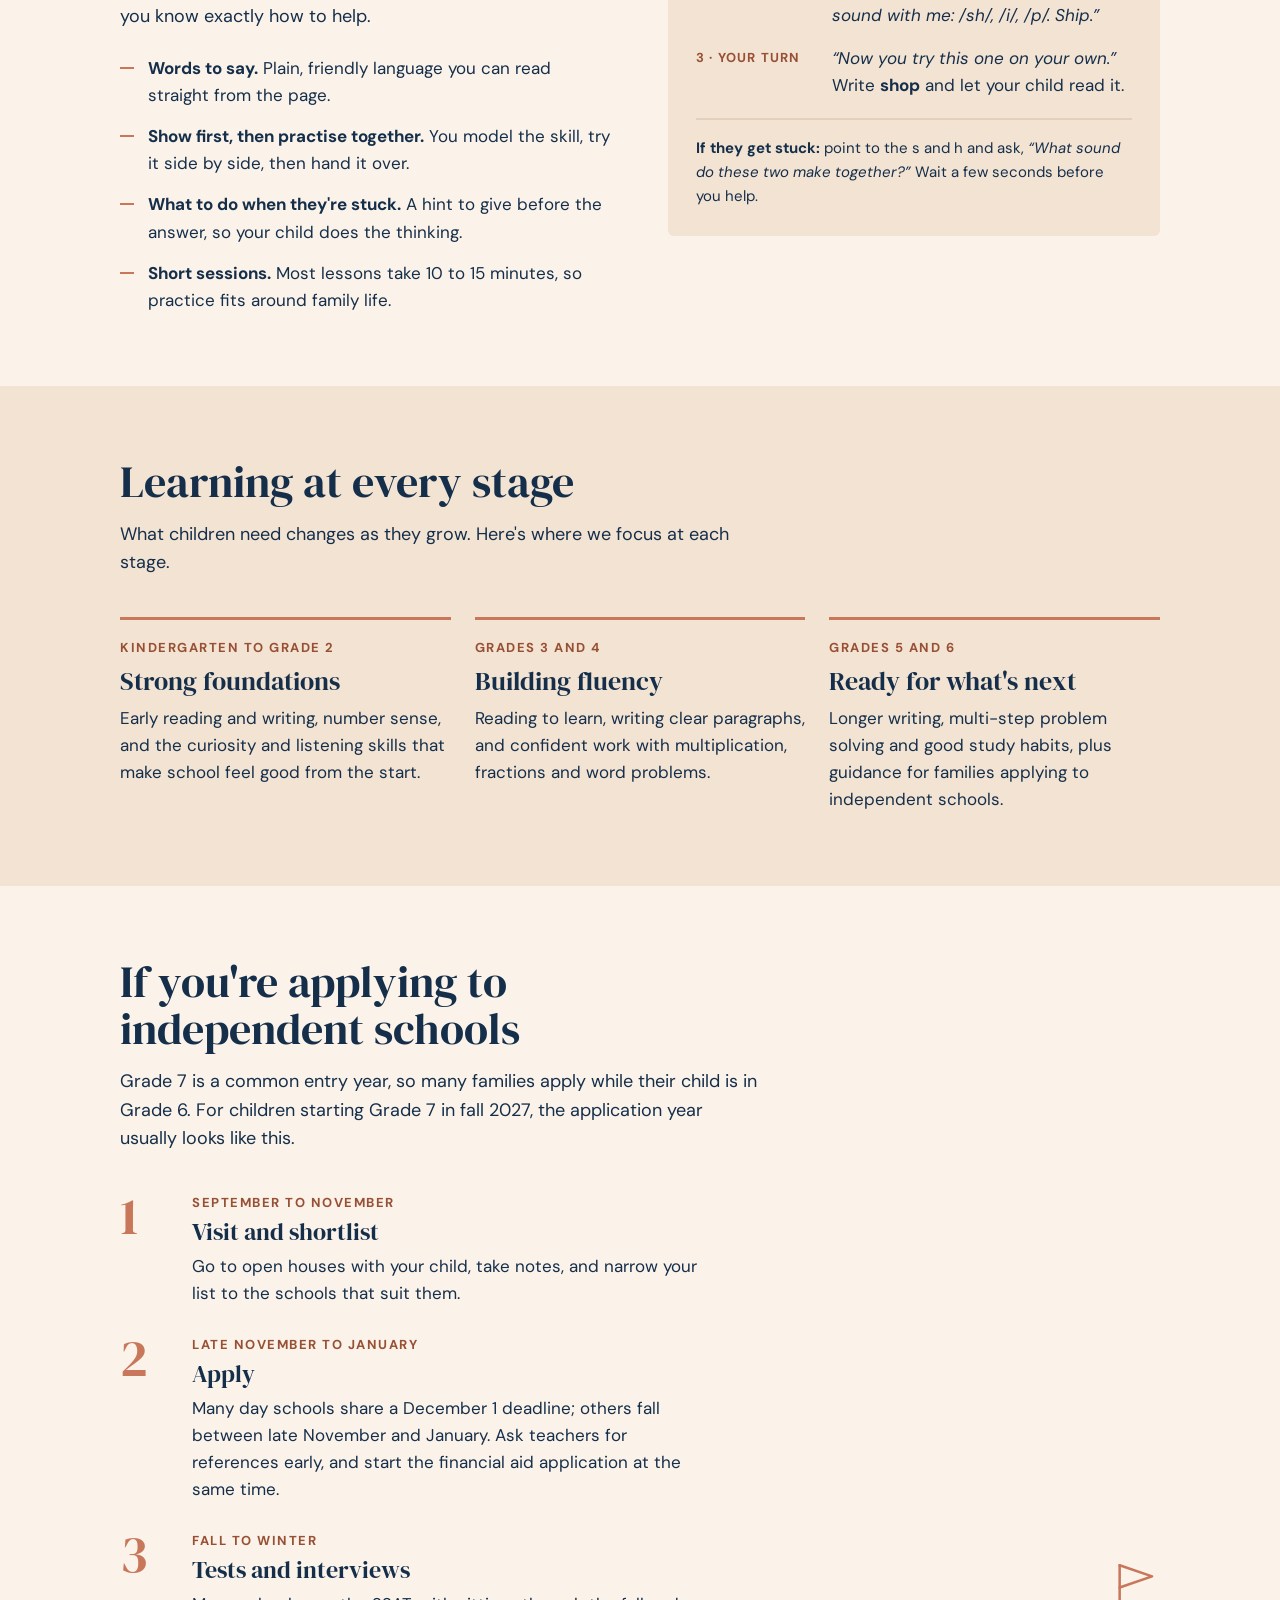
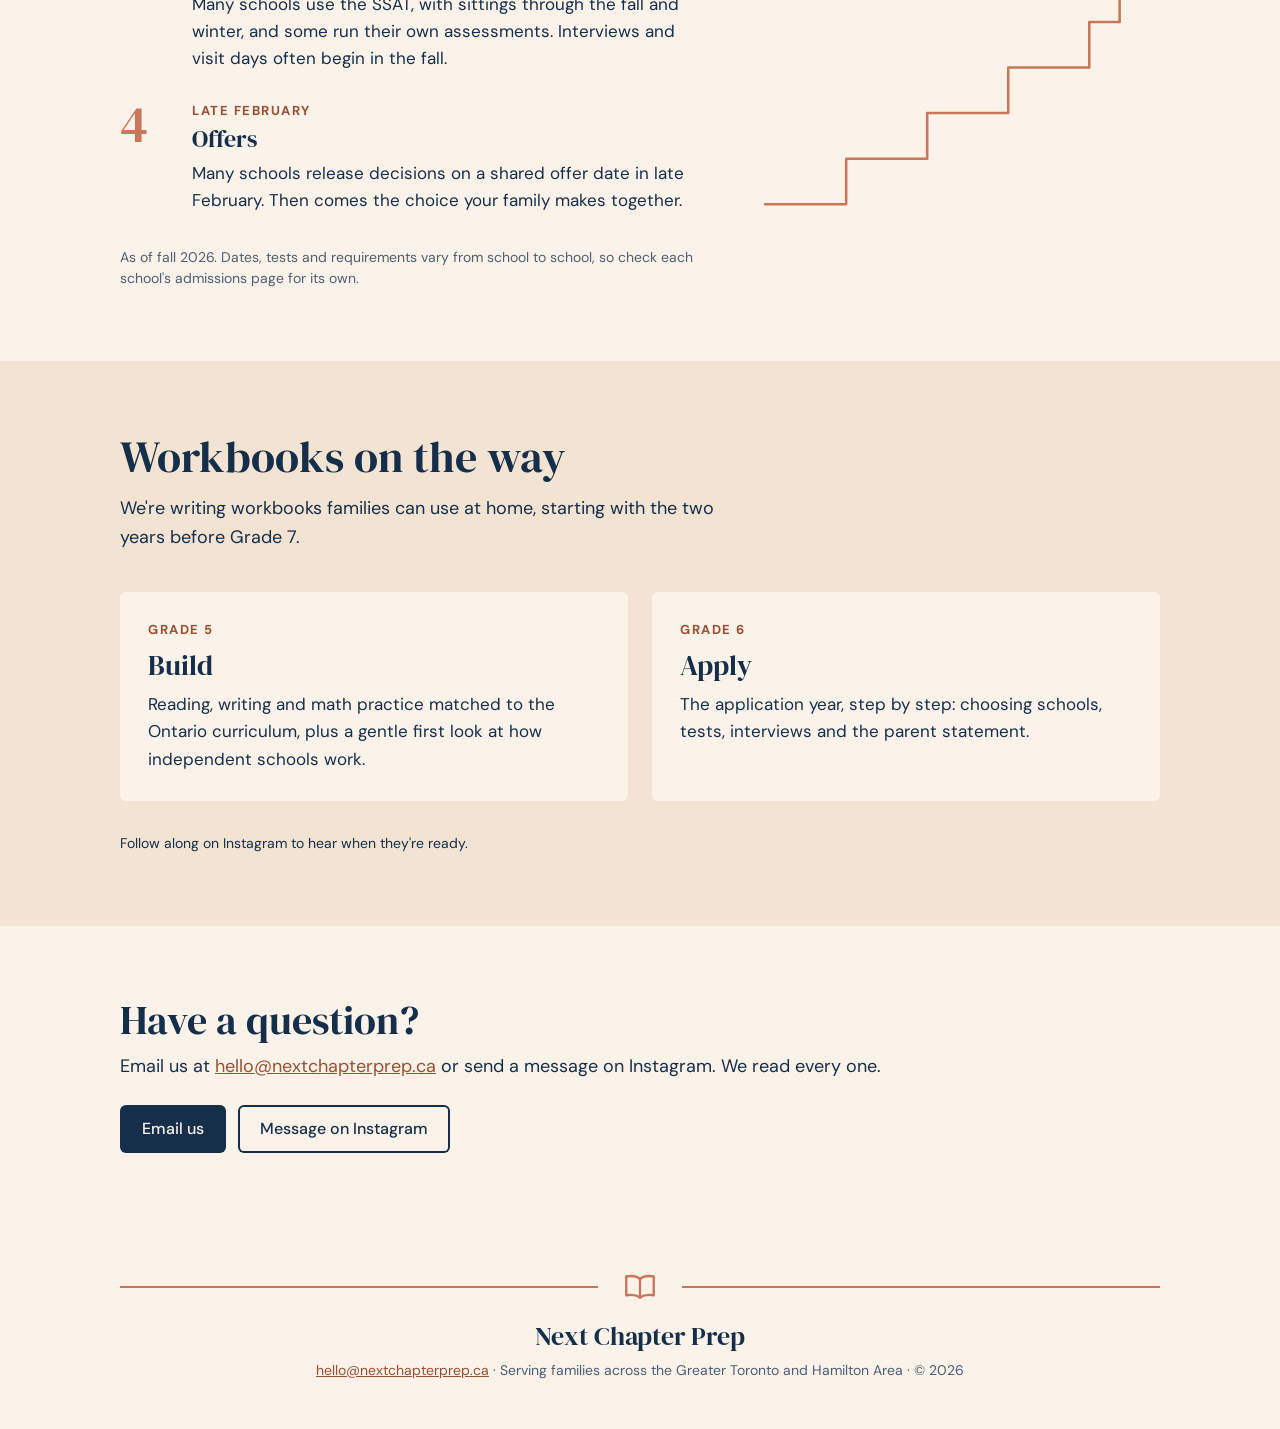
==== commit 4b004777: "Add "We show you how to teach it" section with a sample parent script Explains that every lesson com" ====
--- a/index.html
+++ b/index.html
@@ -85,6 +85,20 @@
   .topic svg { width: 52px; height: 52px; }
   .topic h3 { font-size: 26px; line-height: 1.15; margin-bottom: 8px; }
 
+  /* Parent scripts */
+  .coach { display: grid; grid-template-columns: minmax(0, 1fr) minmax(0, 1fr); gap: 56px; align-items: start; }
+  .coach .section-head { margin-bottom: 0; }
+  .coach-points { list-style: none; margin: 24px 0 0; padding: 0; display: flex; flex-direction: column; gap: 14px; }
+  .coach-points li { padding-left: 28px; position: relative; }
+  .coach-points li::before { content: ""; position: absolute; left: 0; top: 0.7em; width: 14px; height: 2px; background: var(--clay); }
+  .script { background: var(--sand); border-radius: 6px; padding: 28px; display: flex; flex-direction: column; gap: 18px; }
+  .script-title { font: 400 24px/1.2 var(--serif); }
+  .script ol { list-style: none; margin: 0; padding: 0; display: flex; flex-direction: column; gap: 16px; }
+  .script li { display: grid; grid-template-columns: 124px minmax(0, 1fr); gap: 12px; }
+  .script .step { font-size: 13px; font-weight: 700; letter-spacing: 1.2px; text-transform: uppercase; color: var(--clay-deep); padding-top: 3px; }
+  .script q { quotes: "\201C" "\201D"; font-style: italic; }
+  .script .stuck { border-top: 2px solid var(--line); padding-top: 16px; font-size: 15px; }
+
   /* Stages */
   .stages { display: grid; grid-template-columns: repeat(3, minmax(0, 1fr)); gap: 24px; }
   .stage { border-top: 3px solid var(--clay); padding-top: 18px; display: flex; flex-direction: column; gap: 8px; }
@@ -103,7 +117,7 @@
 
   /* Workbooks */
   .books { display: grid; grid-template-columns: repeat(2, minmax(0, 1fr)); gap: 24px; }
-  .book { background: var(--sand); border-radius: 6px; padding: 28px; display: flex; flex-direction: column; gap: 10px; }
+  .book { background: var(--paper); border-radius: 6px; padding: 28px; display: flex; flex-direction: column; gap: 10px; }
   .book .when { margin: 0; }
   .book h3 { font-size: 28px; line-height: 1.1; }
 
@@ -125,7 +139,8 @@
     .hero .wrap { grid-template-columns: minmax(0, 1fr); gap: 32px; padding-block: 32px 48px; }
     .lead { font-size: 18px; }
     section { padding-block: 56px; }
-    .topics, .books, .stages { grid-template-columns: minmax(0, 1fr); gap: 32px; }
+    .topics, .books, .stages, .coach { grid-template-columns: minmax(0, 1fr); gap: 32px; }
+    .script li { grid-template-columns: minmax(0, 1fr); gap: 2px; }
     .year { grid-template-columns: minmax(0, 1fr); gap: 40px; }
     .stairs { max-width: 360px; }
     .ig-link .label { display: none; }
@@ -157,7 +172,7 @@
       <div>
         <h1 id="hero-title">Helping your child get ready for their next chapter.</h1>
         <div class="rule"></div>
-        <p class="lead">Strong reading, writing and math skills, confident learning habits, and clear guidance when it's time to choose a school. For GTHA families with children in Kindergarten to Grade 6.</p>
+        <p class="lead">Strong skills and confident learners, simple scripts that show you how to teach at home, and clear guidance when it's time to choose a school. For GTHA families with children in Kindergarten to Grade 6.</p>
         <div class="actions">
           <a class="button" href="https://www.instagram.com/nextchapterprep.ca/" rel="noopener">Follow on Instagram</a>
           <a class="button quiet" href="#help">How we help</a>
@@ -196,13 +211,41 @@
         </div>
         <div class="topic">
           <svg viewBox="0 0 52 52" aria-hidden="true"><g class="art"><rect x="8" y="30" width="36" height="10" rx="2"/><rect x="12" y="20" width="30" height="10" rx="2"/><rect x="10" y="10" width="32" height="10" rx="2"/><path d="M8 46 L44 46"/></g></svg>
-          <div><h3>Workbooks for home</h3><p>Practice books families can use at the kitchen table, starting with Grade 5 and Grade 6. More grades and one-on-one support will follow.</p></div>
-        </div>
-      </div>
-    </div>
-  </section>
-
-  <section aria-labelledby="stages-title">
+          <div><h3>Workbooks for home</h3><p>Practice books with a parent script for every lesson, starting with Grade 5 and Grade 6. More grades and one-on-one support will follow.</p></div>
+        </div>
+      </div>
+    </div>
+  </section>
+
+  <section id="parents" aria-labelledby="parents-title">
+    <div class="wrap coach">
+      <div>
+        <div class="section-head">
+          <h2 id="parents-title">We show you how to teach it</h2>
+          <p>Most practice books hand parents a page of questions and nothing else. When your child gets stuck, it's hard to know what to say, and practice time can turn into a standoff.</p>
+          <p>Every lesson we make comes with a short parent script, so you know exactly how to help.</p>
+        </div>
+        <ul class="coach-points">
+          <li><strong>Words to say.</strong> Plain, friendly language you can read straight from the page.</li>
+          <li><strong>Show first, then practise together.</strong> You model the skill, try it side by side, then hand it over.</li>
+          <li><strong>What to do when they're stuck.</strong> A hint to give before the answer, so your child does the thinking.</li>
+          <li><strong>Short sessions.</strong> Most lessons take 10 to 15 minutes, so practice fits around family life.</li>
+        </ul>
+      </div>
+      <figure class="script" style="margin:0" aria-labelledby="script-title">
+        <span class="when" style="margin:0">Sample parent script · Grade 1 reading</span>
+        <figcaption id="script-title" class="script-title">The sound of “sh”</figcaption>
+        <ol>
+          <li><span class="step">1 · Show</span><span><q>These two letters, s and h, work together. They make one sound: /sh/. Listen: /sh/, ship.</q></span></li>
+          <li><span class="step">2 · Together</span><span><q>Let's read it together. Point to each sound with me: /sh/, /i/, /p/. Ship.</q></span></li>
+          <li><span class="step">3 · Your turn</span><span><q>Now you try this one on your own.</q> Write <strong>shop</strong> and let your child read it.</span></li>
+        </ol>
+        <p class="stuck"><strong>If they get stuck:</strong> point to the s and h and ask, <q>What sound do these two make together?</q> Wait a few seconds before you help.</p>
+      </figure>
+    </div>
+  </section>
+
+  <section class="band" aria-labelledby="stages-title">
     <div class="wrap">
       <div class="section-head">
         <h2 id="stages-title">Learning at every stage</h2>
@@ -228,7 +271,7 @@
     </div>
   </section>
 
-  <section id="year" class="band" aria-labelledby="year-title">
+  <section id="year" aria-labelledby="year-title">
     <div class="wrap">
       <div class="section-head">
         <h2 id="year-title">If you're applying to independent schools</h2>
@@ -251,7 +294,7 @@
     </div>
   </section>
 
-  <section aria-labelledby="books-title">
+  <section class="band" aria-labelledby="books-title">
     <div class="wrap">
       <div class="section-head">
         <h2 id="books-title">Workbooks on the way</h2>
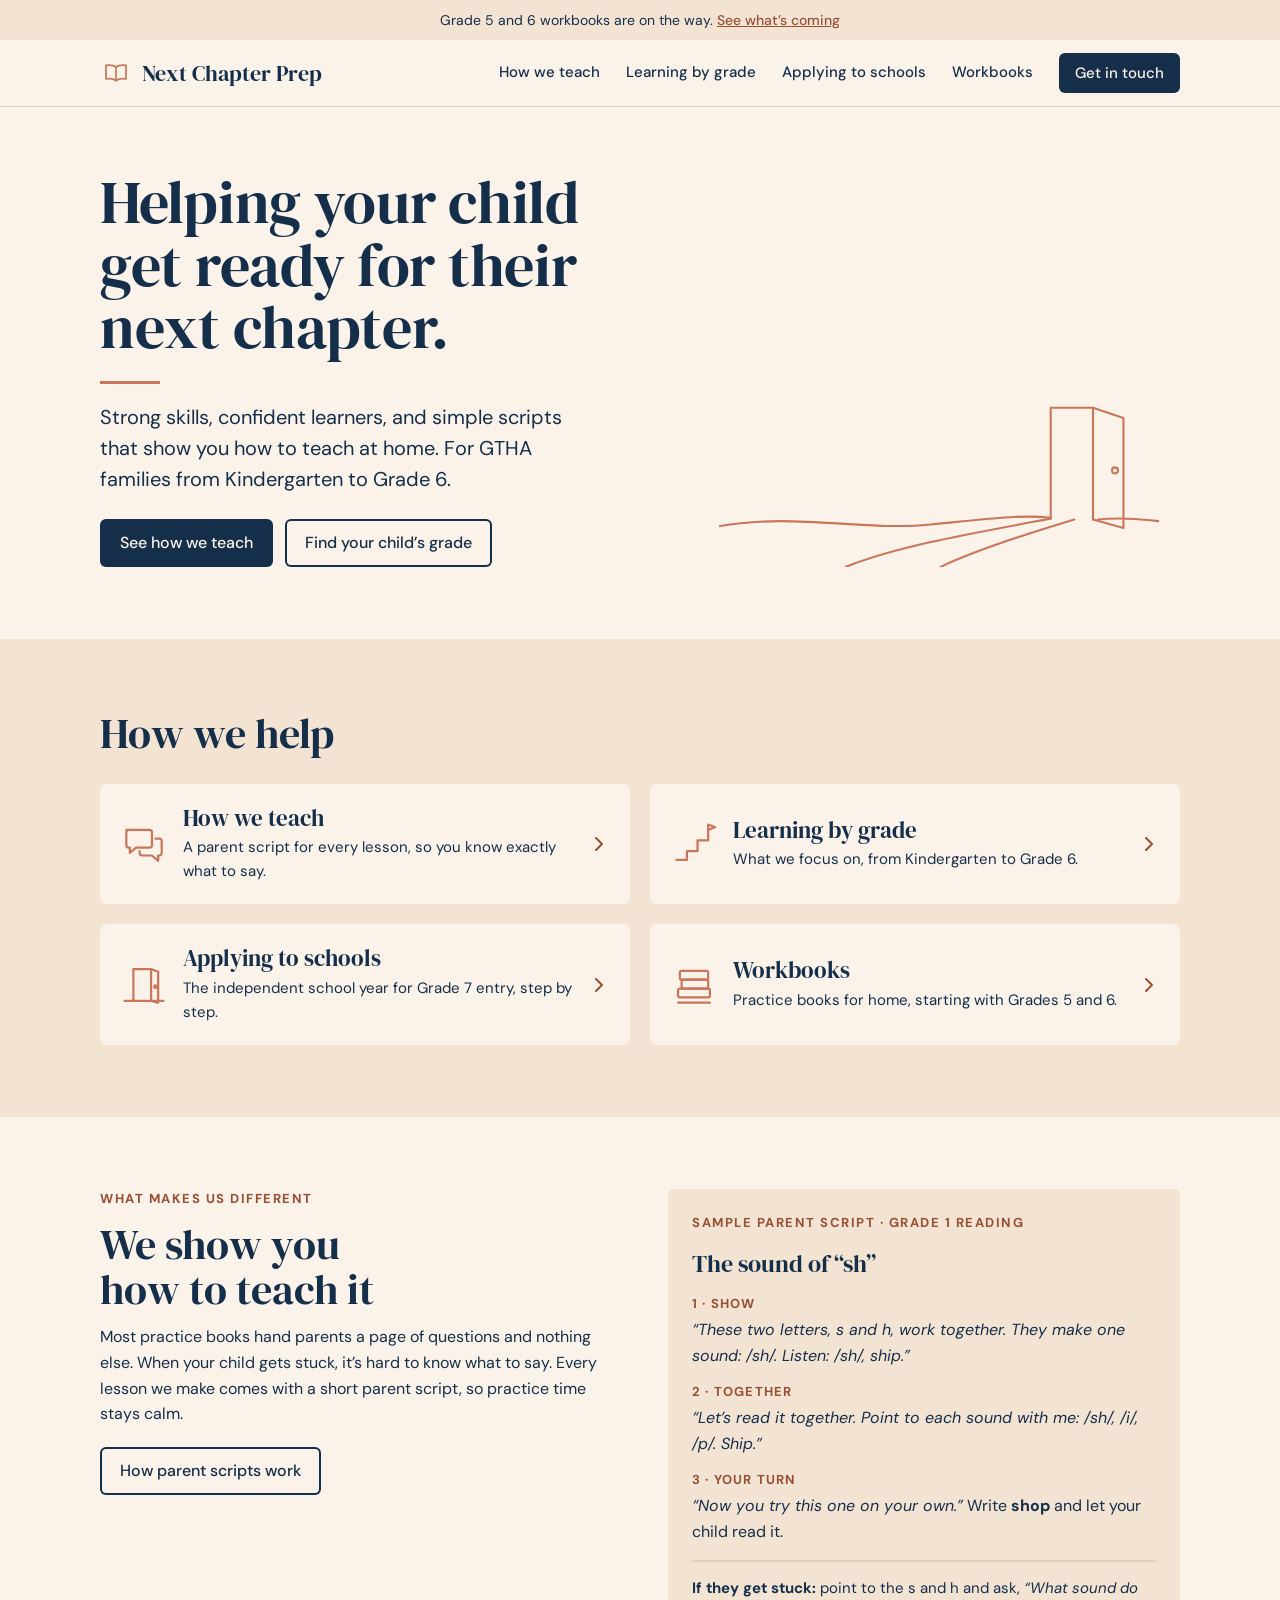
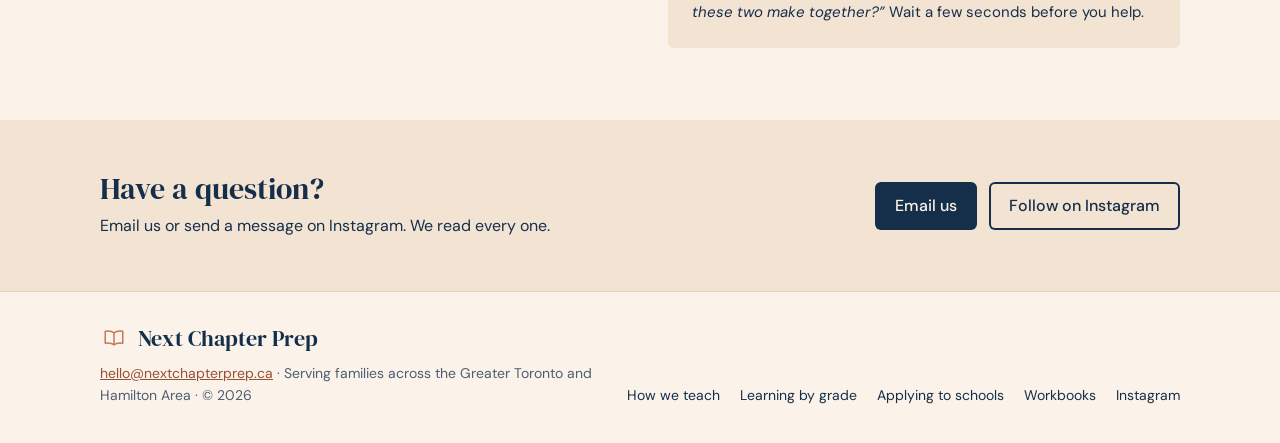
==== commit 36a317fb: "Rebuild the site as five pages (layout A) Short home page with four topic cards and the parent scrip" ====
--- a/index.html
+++ b/index.html
@@ -2,13 +2,14 @@
 <html lang="en-CA">
 <head>
 <meta charset="utf-8">
-<meta name="viewport" content="width=device-width, initial-scale=1">
+<meta name="viewport" content="width=device-width, initial-scale=1, viewport-fit=cover">
 <title>Next Chapter Prep · Learning support from Kindergarten to Grade 6</title>
-<meta name="description" content="Reading, writing and math skills, confident learning habits, and clear guidance when it's time to choose a school. For GTHA families with children in Kindergarten to Grade 6.">
+<meta name="description" content="Reading, writing and math skills, confident learners, and simple scripts that show parents how to teach at home. For GTHA families from Kindergarten to Grade 6.">
+<link rel="canonical" href="https://nextchapterprep.ca/">
 <meta property="og:type" content="website">
 <meta property="og:url" content="https://nextchapterprep.ca/">
 <meta property="og:title" content="Next Chapter Prep">
-<meta property="og:description" content="Learning support for GTHA families, from Kindergarten to Grade 6.">
+<meta property="og:description" content="Reading, writing and math skills, confident learners, and simple scripts that show parents how to teach at home. For GTHA families from Kindergarten to Grade 6.">
 <meta property="og:image" content="https://nextchapterprep.ca/og-image.png">
 <meta name="twitter:card" content="summary_large_image">
 <meta name="theme-color" content="#fbf2e9">
@@ -16,334 +17,113 @@
 <link rel="apple-touch-icon" href="/apple-touch-icon.png">
 <link rel="preconnect" href="https://fonts.googleapis.com">
 <link rel="preconnect" href="https://fonts.gstatic.com" crossorigin>
-<link rel="stylesheet" href="https://fonts.googleapis.com/css2?family=DM+Sans:opsz,wght@9..40,400;9..40,500;9..40,700&family=DM+Serif+Display&display=swap">
-<style>
-  /* Next Chapter Prep brand kit: paper ground, ink type, one clay accent, single-weight line art. */
-  :root {
-    --paper: #fbf2e9;
-    --sand: #f3e3d3;
-    --line: #e3cfbc;
-    --ink: #152f4b;
-    --ink-soft: #4d5f73;
-    --clay: #c8775a;
-    --clay-deep: #985034;
-    --serif: "DM Serif Display", Georgia, "Times New Roman", serif;
-    --sans: "DM Sans", "Helvetica Neue", Arial, sans-serif;
-    --wrap: 1080px;
-    color-scheme: light;
-  }
-  * { box-sizing: border-box; }
-  html { -webkit-text-size-adjust: 100%; }
-  body { margin: 0; background: var(--paper); color: var(--ink); font: 400 17px/1.6 var(--sans); }
-  img, svg { max-width: 100%; }
-  a { color: var(--clay-deep); }
-  a:hover { color: var(--ink); }
-  a:focus-visible, .button:focus-visible { outline: 3px solid var(--ink); outline-offset: 3px; }
-  h1, h2, h3 { font-family: var(--serif); font-weight: 400; color: var(--ink); margin: 0; text-wrap: balance; }
-  p { margin: 0; }
-
-  .wrap {
-    max-width: var(--wrap); margin: 0 auto;
-    padding-left: max(20px, env(safe-area-inset-left, 0px));
-    padding-right: max(20px, env(safe-area-inset-right, 0px));
-  }
-  .art { fill: none; stroke: var(--clay); stroke-width: 2.5; stroke-linecap: round; stroke-linejoin: round; }
-
-  /* Header */
-  .site-head .wrap { display: flex; align-items: center; justify-content: space-between; gap: 16px; padding-block: 20px; }
-  .brand { display: flex; align-items: center; gap: 10px; text-decoration: none; color: var(--ink); }
-  .brand svg { width: 36px; height: 36px; flex: none; }
-  .brand span { font: 400 24px/1 var(--serif); }
-  .ig-link { font-weight: 500; font-size: 15px; text-decoration: none; display: inline-flex; align-items: center; gap: 8px; color: var(--ink); }
-  .ig-link svg { width: 18px; height: 18px; }
-
-  /* Hero */
-  .hero .wrap { display: grid; grid-template-columns: minmax(0, 1.1fr) minmax(0, 0.9fr); gap: 48px; align-items: end; padding-block: 56px 72px; }
-  .hero h1 { font-size: clamp(40px, 6vw, 64px); line-height: 1.02; letter-spacing: -0.5px; }
-  .rule { width: 64px; height: 3px; background: var(--clay); margin: 28px 0 20px; }
-  .lead { font-size: 20px; line-height: 1.5; max-width: 34ch; }
-  .actions { display: flex; flex-wrap: wrap; gap: 12px; margin-top: 32px; }
-  .button {
-    display: inline-flex; align-items: center; justify-content: center; gap: 10px; min-height: 48px; padding: 0 22px;
-    border-radius: 6px; font: 500 16px/1 var(--sans); text-decoration: none; background: var(--ink); color: var(--paper);
-  }
-  .button:hover { background: #0e2238; color: var(--paper); }
-  .button.quiet { background: transparent; color: var(--ink); box-shadow: inset 0 0 0 2px var(--ink); }
-  .button.quiet:hover { background: var(--sand); color: var(--ink); }
-  .hero-art { width: 100%; height: auto; display: block; }
-
-  /* Sections */
-  section { padding-block: 72px; }
-  .section-head { max-width: 640px; display: flex; flex-direction: column; gap: 14px; margin-bottom: 40px; }
-  .section-head h2 { font-size: clamp(32px, 4vw, 44px); line-height: 1.08; }
-  .section-head p { color: var(--ink); font-size: 18px; }
-  .band { background: var(--sand); }
-
-  /* What we cover */
-  .topics { display: grid; grid-template-columns: repeat(2, minmax(0, 1fr)); gap: 40px 56px; }
-  .topic { display: grid; grid-template-columns: 52px minmax(0, 1fr); gap: 20px; align-items: start; }
-  .topic svg { width: 52px; height: 52px; }
-  .topic h3 { font-size: 26px; line-height: 1.15; margin-bottom: 8px; }
-
-  /* Parent scripts */
-  .coach { display: grid; grid-template-columns: minmax(0, 1fr) minmax(0, 1fr); gap: 56px; align-items: start; }
-  .coach .section-head { margin-bottom: 0; }
-  .coach-points { list-style: none; margin: 24px 0 0; padding: 0; display: flex; flex-direction: column; gap: 14px; }
-  .coach-points li { padding-left: 28px; position: relative; }
-  .coach-points li::before { content: ""; position: absolute; left: 0; top: 0.7em; width: 14px; height: 2px; background: var(--clay); }
-  .script { background: var(--sand); border-radius: 6px; padding: 28px; display: flex; flex-direction: column; gap: 18px; }
-  .script-title { font: 400 24px/1.2 var(--serif); }
-  .script ol { list-style: none; margin: 0; padding: 0; display: flex; flex-direction: column; gap: 16px; }
-  .script li { display: grid; grid-template-columns: 124px minmax(0, 1fr); gap: 12px; }
-  .script .step { font-size: 13px; font-weight: 700; letter-spacing: 1.2px; text-transform: uppercase; color: var(--clay-deep); padding-top: 3px; }
-  .script q { quotes: "\201C" "\201D"; font-style: italic; }
-  .script .stuck { border-top: 2px solid var(--line); padding-top: 16px; font-size: 15px; }
-
-  /* Stages */
-  .stages { display: grid; grid-template-columns: repeat(3, minmax(0, 1fr)); gap: 24px; }
-  .stage { border-top: 3px solid var(--clay); padding-top: 18px; display: flex; flex-direction: column; gap: 8px; }
-  .stage .when { margin: 0; }
-  .stage h3 { font-size: 26px; line-height: 1.15; }
-
-  /* Application year */
-  .year { display: grid; grid-template-columns: minmax(0, 1fr) minmax(0, 0.7fr); gap: 56px; align-items: end; }
-  .steps { list-style: none; margin: 0; padding: 0; display: flex; flex-direction: column; gap: 28px; counter-reset: step; }
-  .steps li { display: grid; grid-template-columns: 56px minmax(0, 1fr); gap: 16px; counter-increment: step; }
-  .steps li::before { content: counter(step); font: 400 52px/0.9 var(--serif); color: var(--clay); }
-  .when { display: block; font-size: 13px; font-weight: 700; letter-spacing: 1.5px; text-transform: uppercase; color: var(--clay-deep); margin-bottom: 4px; }
-  .steps h3 { font-size: 24px; line-height: 1.2; margin-bottom: 6px; }
-  .note { margin-top: 32px; font-size: 14px; line-height: 1.5; color: var(--ink-soft); max-width: 60ch; }
-  .stairs { width: 100%; height: auto; display: block; }
-
-  /* Workbooks */
-  .books { display: grid; grid-template-columns: repeat(2, minmax(0, 1fr)); gap: 24px; }
-  .book { background: var(--paper); border-radius: 6px; padding: 28px; display: flex; flex-direction: column; gap: 10px; }
-  .book .when { margin: 0; }
-  .book h3 { font-size: 28px; line-height: 1.1; }
-
-  /* Contact */
-  .contact .wrap { display: flex; flex-wrap: wrap; align-items: center; justify-content: space-between; gap: 24px; }
-  .contact h2 { font-size: clamp(30px, 4vw, 40px); line-height: 1.1; }
-  .contact p { margin-top: 10px; font-size: 18px; }
-
-  /* Footer */
-  .site-foot { padding-block: 40px 48px; }
-  .divider { display: flex; align-items: center; gap: 20px; }
-  .divider span { flex: 1; height: 2px; background: var(--clay); }
-  .divider svg { width: 44px; height: 44px; flex: none; }
-  .foot-name { text-align: center; font: 400 26px/1 var(--serif); margin-top: 14px; }
-  .foot-small { text-align: center; font-size: 14px; color: var(--ink-soft); margin-top: 10px; }
-
-  @media (max-width: 760px) {
-    body { font-size: 16px; }
-    .hero .wrap { grid-template-columns: minmax(0, 1fr); gap: 32px; padding-block: 32px 48px; }
-    .lead { font-size: 18px; }
-    section { padding-block: 56px; }
-    .topics, .books, .stages, .coach { grid-template-columns: minmax(0, 1fr); gap: 32px; }
-    .script li { grid-template-columns: minmax(0, 1fr); gap: 2px; }
-    .year { grid-template-columns: minmax(0, 1fr); gap: 40px; }
-    .stairs { max-width: 360px; }
-    .ig-link .label { display: none; }
-  }
-  @media (prefers-reduced-motion: no-preference) { html { scroll-behavior: smooth; } }
-</style>
+<link rel="stylesheet" href="https://fonts.googleapis.com/css2?family=DM+Sans:opsz,wght@9..40,400;9..40,500;9..40,700&amp;family=DM+Serif+Display&amp;display=swap">
+<link rel="stylesheet" href="/assets/site.css">
 </head>
 <body>
-
-<header class="site-head">
-  <div class="wrap">
-    <a class="brand" href="/" aria-label="Next Chapter Prep home">
-      <svg viewBox="0 0 48 48" aria-hidden="true"><g class="art" style="stroke-width:2.6">
-        <path d="M24 15 C20 12 15 11.5 9 12.5 L9 33 C15 32 20 32.5 24 35.5 C28 32.5 33 32 39 33 L39 12.5 C33 11.5 28 12 24 15 Z"/>
-        <path d="M24 15 L24 35.5"/>
-      </g></svg>
-      <span>Next Chapter Prep</span>
-    </a>
-    <a class="ig-link" href="https://www.instagram.com/nextchapterprep.ca/" rel="noopener" aria-label="Next Chapter Prep on Instagram">
-      <svg viewBox="0 0 24 24" fill="none" stroke="currentColor" stroke-width="2" stroke-linecap="round" stroke-linejoin="round" aria-hidden="true"><rect x="3" y="3" width="18" height="18" rx="5"/><circle cx="12" cy="12" r="4"/><circle cx="17.5" cy="6.5" r="0.5" fill="currentColor"/></svg>
-      <span class="label">@nextchapterprep.ca</span>
-    </a>
+<a class="skip" href="#main">Skip to content</a>
+<div class="strip">Grade 5 and 6 workbooks are on the way. <a href="/workbooks/">See what’s coming</a></div>
+<header class="hd">
+  <div class="w">
+    <a class="brand" href="/" aria-label="Next Chapter Prep home"><svg viewBox="0 0 48 48" aria-hidden="true"><g class="art" style="stroke-width:2.6"><path d="M24 15 C20 12 15 11.5 9 12.5 L9 33 C15 32 20 32.5 24 35.5 C28 32.5 33 32 39 33 L39 12.5 C33 11.5 28 12 24 15 Z"/><path d="M24 15 L24 35.5"/></g></svg><span>Next Chapter Prep</span></a>
+    <nav class="nav" aria-label="Main">
+        <a href="/how-we-teach/">How we teach</a>
+        <a href="/learning-by-grade/">Learning by grade</a>
+        <a href="/applying-to-schools/">Applying to schools</a>
+        <a href="/workbooks/">Workbooks</a>
+        <a class="btn small" href="mailto:hello@nextchapterprep.ca">Get in touch</a>
+    </nav>
+    <button class="menu-btn" id="menu-btn" aria-label="Open menu" aria-expanded="false" aria-controls="menu-panel">
+      <svg class="i-open" viewBox="0 0 24 24" aria-hidden="true"><g fill="none" stroke="#152f4b" stroke-width="2" stroke-linecap="round"><path d="M4 7 H20"/><path d="M4 12 H20"/><path d="M4 17 H20"/></g></svg>
+      <svg class="i-close" viewBox="0 0 24 24" aria-hidden="true" hidden><g fill="none" stroke="#152f4b" stroke-width="2" stroke-linecap="round"><path d="M6 6 L18 18"/><path d="M18 6 L6 18"/></g></svg>
+    </button>
   </div>
+  <nav class="menu-panel" id="menu-panel" aria-label="Menu" hidden>
+      <a href="/" aria-current="page">Home</a>
+      <a href="/how-we-teach/">How we teach</a>
+      <a href="/learning-by-grade/">Learning by grade</a>
+      <a href="/applying-to-schools/">Applying to schools</a>
+      <a href="/workbooks/">Workbooks</a>
+      <a class="btn" href="mailto:hello@nextchapterprep.ca">Get in touch</a>
+  </nav>
 </header>
 
-<main>
-  <section class="hero" aria-labelledby="hero-title" style="padding-block:0">
-    <div class="wrap">
-      <div>
-        <h1 id="hero-title">Helping your child get ready for their next chapter.</h1>
-        <div class="rule"></div>
-        <p class="lead">Strong skills and confident learners, simple scripts that show you how to teach at home, and clear guidance when it's time to choose a school. For GTHA families with children in Kindergarten to Grade 6.</p>
-        <div class="actions">
-          <a class="button" href="https://www.instagram.com/nextchapterprep.ca/" rel="noopener">Follow on Instagram</a>
-          <a class="button quiet" href="#help">How we help</a>
-        </div>
-      </div>
-      <svg class="hero-art" viewBox="0 0 520 300" aria-hidden="true"><g class="art">
-        <path d="M0 252 C90 236 170 258 250 250 C320 243 360 238 392 242"/>
-        <path d="M448 244 C480 241 500 244 520 246"/>
-        <path d="M150 300 C210 276 290 262 392 243"/>
-        <path d="M262 300 C300 282 360 262 420 244"/>
-        <path d="M392 243 L392 112 L442 112 L442 244"/>
-        <path d="M442 112 L478 124 L478 254 L442 244"/>
-        <circle cx="468" cy="186" r="3.5"/>
-      </g></svg>
-    </div>
-  </section>
-
-  <section id="help" class="band" aria-labelledby="help-title">
-    <div class="wrap">
-      <div class="section-head">
-        <h2 id="help-title">How we help</h2>
-        <p>Good preparation starts long before any application. We help children build the skills and habits that make every new grade easier, and we guide families through school choices when the time comes.</p>
-      </div>
-      <div class="topics">
-        <div class="topic">
-          <svg viewBox="0 0 52 52" aria-hidden="true"><g class="art"><path d="M26 14 C21 10 14 9.5 6 11 L6 39 C14 37.5 21 38 26 42 C31 38 38 37.5 46 39 L46 11 C38 9.5 31 10 26 14 Z"/><path d="M26 14 L26 42"/></g></svg>
-          <div><h3>Core skills</h3><p>Reading, writing and math practice matched to the Ontario curriculum, at your child's level, from first sounds and numbers to Grade 6 problem solving.</p></div>
-        </div>
-        <div class="topic">
-          <svg viewBox="0 0 52 52" aria-hidden="true"><g class="art"><path d="M26 6 C17 6 11 12.5 11 20.5 C11 26 14 29.5 17 32.5 C19 34.5 20 36.5 20 39 L32 39 C32 36.5 33 34.5 35 32.5 C38 29.5 41 26 41 20.5 C41 12.5 35 6 26 6 Z"/><path d="M20 44 L32 44"/><path d="M22 48.5 L30 48.5"/></g></svg>
-          <div><h3>Learning habits and confidence</h3><p>Talking about ideas, staying organized and keeping calm on tests: the habits that help children enjoy learning and show what they know.</p></div>
-        </div>
-        <div class="topic">
-          <svg viewBox="0 0 52 52" aria-hidden="true"><g class="art"><path d="M14 44 L14 8 L34 8 L34 44"/><path d="M34 8 L42 11 L42 46 L34 44"/><circle cx="39" cy="28" r="1.5"/><path d="M4 44 L48 44"/></g></svg>
-          <div><h3>Choosing and applying to schools</h3><p>If your family is considering independent school, we explain each step in plain language: open houses, deadlines, tests, interviews and financial aid.</p></div>
-        </div>
-        <div class="topic">
-          <svg viewBox="0 0 52 52" aria-hidden="true"><g class="art"><rect x="8" y="30" width="36" height="10" rx="2"/><rect x="12" y="20" width="30" height="10" rx="2"/><rect x="10" y="10" width="32" height="10" rx="2"/><path d="M8 46 L44 46"/></g></svg>
-          <div><h3>Workbooks for home</h3><p>Practice books with a parent script for every lesson, starting with Grade 5 and Grade 6. More grades and one-on-one support will follow.</p></div>
-        </div>
+<main id="main">
+<section class="hero" aria-labelledby="hero-title">
+  <div class="w">
+    <div>
+      <h1 id="hero-title">Helping your child get ready for their next chapter.</h1>
+      <div class="rule"></div>
+      <p class="lead">Strong skills, confident learners, and simple scripts that show you how to teach at home. For GTHA families from Kindergarten to Grade 6.</p>
+      <div class="actions">
+        <a class="btn" href="/how-we-teach/">See how we teach</a>
+        <a class="btn quiet" href="/learning-by-grade/">Find your child’s grade</a>
       </div>
     </div>
-  </section>
+    <svg class="hero-art draw" viewBox="0 0 520 300" aria-hidden="true"><g class="art"><path d="M0 252 C90 236 170 258 250 250 C320 243 360 238 392 242"/><path d="M448 244 C480 241 500 244 520 246"/><path d="M150 300 C210 276 290 262 392 243"/><path d="M262 300 C300 282 360 262 420 244"/><path d="M392 243 L392 112 L442 112 L442 244"/><path d="M442 112 L478 124 L478 254 L442 244"/><circle cx="468" cy="186" r="3.5"/></g></svg>
+  </div>
+</section>
 
-  <section id="parents" aria-labelledby="parents-title">
-    <div class="wrap coach">
-      <div>
-        <div class="section-head">
-          <h2 id="parents-title">We show you how to teach it</h2>
-          <p>Most practice books hand parents a page of questions and nothing else. When your child gets stuck, it's hard to know what to say, and practice time can turn into a standoff.</p>
-          <p>Every lesson we make comes with a short parent script, so you know exactly how to help.</p>
-        </div>
-        <ul class="coach-points">
-          <li><strong>Words to say.</strong> Plain, friendly language you can read straight from the page.</li>
-          <li><strong>Show first, then practise together.</strong> You model the skill, try it side by side, then hand it over.</li>
-          <li><strong>What to do when they're stuck.</strong> A hint to give before the answer, so your child does the thinking.</li>
-          <li><strong>Short sessions.</strong> Most lessons take 10 to 15 minutes, so practice fits around family life.</li>
-        </ul>
-      </div>
-      <figure class="script" style="margin:0" aria-labelledby="script-title">
-        <span class="when" style="margin:0">Sample parent script · Grade 1 reading</span>
-        <figcaption id="script-title" class="script-title">The sound of “sh”</figcaption>
-        <ol>
-          <li><span class="step">1 · Show</span><span><q>These two letters, s and h, work together. They make one sound: /sh/. Listen: /sh/, ship.</q></span></li>
-          <li><span class="step">2 · Together</span><span><q>Let's read it together. Point to each sound with me: /sh/, /i/, /p/. Ship.</q></span></li>
-          <li><span class="step">3 · Your turn</span><span><q>Now you try this one on your own.</q> Write <strong>shop</strong> and let your child read it.</span></li>
-        </ol>
-        <p class="stuck"><strong>If they get stuck:</strong> point to the s and h and ask, <q>What sound do these two make together?</q> Wait a few seconds before you help.</p>
-      </figure>
+<section class="sec sand" aria-labelledby="help-title">
+  <div class="w">
+    <div class="sec-head"><h2 id="help-title">How we help</h2></div>
+    <div class="cards">
+      <a class="card" href="/how-we-teach/"><svg class="ic" viewBox="0 0 52 52" aria-hidden="true"><g class="art"><path d="M6 10 L32 10 Q35 10 35 13 L35 27 Q35 30 32 30 L17 30 L10 36 L10 30 L9 30 Q6 30 6 27 L6 13 Q6 10 9 10 Z"/><path d="M39 20 L43 20 Q46 20 46 23 L46 36 Q46 39 43 39 L42 39 L42 45 L35 39 L24 39 Q21 39 21 36 L21 34"/></g></svg><span><h3>How we teach</h3><p>A parent script for every lesson, so you know exactly what to say.</p></span><svg class="chev" viewBox="0 0 20 20" aria-hidden="true"><path d="M7 4 L13 10 L7 16"/></svg></a>
+      <a class="card" href="/learning-by-grade/"><svg class="ic" viewBox="0 0 52 52" aria-hidden="true"><g class="art"><path d="M6 44 L18 44 L18 34 L30 34 L30 22 L42 22 L42 10"/><path d="M42 10 L42 4 L50 7 L42 10"/></g></svg><span><h3>Learning by grade</h3><p>What we focus on, from Kindergarten to Grade 6.</p></span><svg class="chev" viewBox="0 0 20 20" aria-hidden="true"><path d="M7 4 L13 10 L7 16"/></svg></a>
+      <a class="card" href="/applying-to-schools/"><svg class="ic" viewBox="0 0 52 52" aria-hidden="true"><g class="art"><path d="M14 44 L14 8 L34 8 L34 44"/><path d="M34 8 L42 11 L42 46 L34 44"/><circle cx="39" cy="28" r="1.5"/><path d="M4 44 L48 44"/></g></svg><span><h3>Applying to schools</h3><p>The independent school year for Grade 7 entry, step by step.</p></span><svg class="chev" viewBox="0 0 20 20" aria-hidden="true"><path d="M7 4 L13 10 L7 16"/></svg></a>
+      <a class="card" href="/workbooks/"><svg class="ic" viewBox="0 0 52 52" aria-hidden="true"><g class="art"><rect x="8" y="30" width="36" height="10" rx="2"/><rect x="12" y="20" width="30" height="10" rx="2"/><rect x="10" y="10" width="32" height="10" rx="2"/><path d="M8 46 L44 46"/></g></svg><span><h3>Workbooks</h3><p>Practice books for home, starting with Grades 5 and 6.</p></span><svg class="chev" viewBox="0 0 20 20" aria-hidden="true"><path d="M7 4 L13 10 L7 16"/></svg></a>
     </div>
-  </section>
+  </div>
+</section>
 
-  <section class="band" aria-labelledby="stages-title">
-    <div class="wrap">
-      <div class="section-head">
-        <h2 id="stages-title">Learning at every stage</h2>
-        <p>What children need changes as they grow. Here's where we focus at each stage.</p>
-      </div>
-      <div class="stages">
-        <div class="stage">
-          <span class="when">Kindergarten to Grade 2</span>
-          <h3>Strong foundations</h3>
-          <p>Early reading and writing, number sense, and the curiosity and listening skills that make school feel good from the start.</p>
-        </div>
-        <div class="stage">
-          <span class="when">Grades 3 and 4</span>
-          <h3>Building fluency</h3>
-          <p>Reading to learn, writing clear paragraphs, and confident work with multiplication, fractions and word problems.</p>
-        </div>
-        <div class="stage">
-          <span class="when">Grades 5 and 6</span>
-          <h3>Ready for what's next</h3>
-          <p>Longer writing, multi-step problem solving and good study habits, plus guidance for families applying to independent schools.</p>
-        </div>
-      </div>
+<section class="sec" aria-labelledby="diff-title">
+  <div class="w split">
+    <div class="sec-head" style="margin-bottom:0">
+      <span class="eyebrow">What makes us different</span>
+      <h2 id="diff-title">We show you how to teach it</h2>
+      <p>Most practice books hand parents a page of questions and nothing else. When your child gets stuck, it’s hard to know what to say. Every lesson we make comes with a short parent script, so practice time stays calm.</p>
+      <div class="actions" style="margin-top:8px"><a class="btn quiet" href="/how-we-teach/">How parent scripts work</a></div>
     </div>
-  </section>
+    <figure class="script" aria-labelledby="script-title">
+  <span class="eyebrow">Sample parent script · Grade 1 reading</span>
+  <figcaption id="script-title" class="script-title">The sound of “sh”</figcaption>
+  <ol>
+    <li><span class="step">1 · Show</span><span><q>These two letters, s and h, work together. They make one sound: /sh/. Listen: /sh/, ship.</q></span></li>
+    <li><span class="step">2 · Together</span><span><q>Let’s read it together. Point to each sound with me: /sh/, /i/, /p/. Ship.</q></span></li>
+    <li><span class="step">3 · Your turn</span><span><q>Now you try this one on your own.</q> Write <strong>shop</strong> and let your child read it.</span></li>
+  </ol>
+  <p class="stuck"><strong>If they get stuck:</strong> point to the s and h and ask, <q>What sound do these two make together?</q> Wait a few seconds before you help.</p>
+</figure>
+  </div>
+</section>
 
-  <section id="year" aria-labelledby="year-title">
-    <div class="wrap">
-      <div class="section-head">
-        <h2 id="year-title">If you're applying to independent schools</h2>
-        <p>Grade 7 is a common entry year, so many families apply while their child is in Grade 6. For children starting Grade 7 in fall 2027, the application year usually looks like this.</p>
-      </div>
-      <div class="year">
-        <ol class="steps">
-          <li><div><span class="when">September to November</span><h3>Visit and shortlist</h3><p>Go to open houses with your child, take notes, and narrow your list to the schools that suit them.</p></div></li>
-          <li><div><span class="when">Late November to January</span><h3>Apply</h3><p>Many day schools share a December 1 deadline; others fall between late November and January. Ask teachers for references early, and start the financial aid application at the same time.</p></div></li>
-          <li><div><span class="when">Fall to winter</span><h3>Tests and interviews</h3><p>Many schools use the SSAT, with sittings through the fall and winter, and some run their own assessments. Interviews and visit days often begin in the fall.</p></div></li>
-          <li><div><span class="when">Late February</span><h3>Offers</h3><p>Many schools release decisions on a shared offer date in late February. Then comes the choice your family makes together.</p></div></li>
-        </ol>
-        <svg class="stairs" viewBox="0 0 400 260" aria-hidden="true"><g class="art">
-          <path d="M10 250 L90 250 L90 205 L170 205 L170 160 L250 160 L250 115 L330 115 L330 70 L360 70"/>
-          <path d="M360 70 L360 14"/>
-          <path d="M360 14 L392 25 L360 36"/>
-        </g></svg>
-      </div>
-      <p class="note">As of fall 2026. Dates, tests and requirements vary from school to school, so check each school's admissions page for its own.</p>
-    </div>
-  </section>
-
-  <section class="band" aria-labelledby="books-title">
-    <div class="wrap">
-      <div class="section-head">
-        <h2 id="books-title">Workbooks on the way</h2>
-        <p>We're writing workbooks families can use at home, starting with the two years before Grade 7.</p>
-      </div>
-      <div class="books">
-        <div class="book">
-          <span class="when">Grade 5</span>
-          <h3>Build</h3>
-          <p>Reading, writing and math practice matched to the Ontario curriculum, plus a gentle first look at how independent schools work.</p>
-        </div>
-        <div class="book">
-          <span class="when">Grade 6</span>
-          <h3>Apply</h3>
-          <p>The application year, step by step: choosing schools, tests, interviews and the parent statement.</p>
-        </div>
-      </div>
-      <p class="note" style="color:var(--ink)">Follow along on Instagram to hear when they're ready.</p>
-    </div>
-  </section>
-
-  <section class="contact" aria-labelledby="contact-title">
-    <div class="wrap">
-      <div>
-        <h2 id="contact-title">Have a question?</h2>
-        <p>Email us at <a href="mailto:hello@nextchapterprep.ca">hello@nextchapterprep.ca</a> or send a message on Instagram. We read every one.</p>
-      </div>
-      <div class="actions" style="margin-top:0">
-        <a class="button" href="mailto:hello@nextchapterprep.ca">Email us</a>
-        <a class="button quiet" href="https://www.instagram.com/nextchapterprep.ca/" rel="noopener">Message on Instagram</a>
-      </div>
-    </div>
-  </section>
+<section class="next" aria-labelledby="next-title">
+  <div class="w">
+    <div><h2 id="next-title">Have a question?</h2><p>Email us or send a message on Instagram. We read every one.</p></div>
+    <div class="actions" style="margin-top:0"><a class="btn" href="mailto:hello@nextchapterprep.ca">Email us</a><a class="btn quiet" href="https://www.instagram.com/nextchapterprep.ca/" rel="noopener">Follow on Instagram</a></div>
+  </div>
+</section>
 </main>
 
-<footer class="site-foot">
-  <div class="wrap">
-    <div class="divider" aria-hidden="true">
-      <span></span>
-      <svg viewBox="0 0 48 48"><g class="art" style="stroke-width:2.6">
-        <path d="M24 15 C20 12 15 11.5 9 12.5 L9 33 C15 32 20 32.5 24 35.5 C28 32.5 33 32 39 33 L39 12.5 C33 11.5 28 12 24 15 Z"/>
-        <path d="M24 15 L24 35.5"/>
-      </g></svg>
-      <span></span>
+<footer class="ft">
+  <div class="w">
+    <div style="display:grid;gap:10px">
+      <span class="ft-name"><svg viewBox="0 0 48 48" aria-hidden="true"><g class="art" style="stroke-width:2.6"><path d="M24 15 C20 12 15 11.5 9 12.5 L9 33 C15 32 20 32.5 24 35.5 C28 32.5 33 32 39 33 L39 12.5 C33 11.5 28 12 24 15 Z"/><path d="M24 15 L24 35.5"/></g></svg>Next Chapter Prep</span>
+      <span><a href="mailto:hello@nextchapterprep.ca">hello@nextchapterprep.ca</a> · Serving families across the Greater Toronto and Hamilton Area · © 2026</span>
     </div>
-    <p class="foot-name">Next Chapter Prep</p>
-    <p class="foot-small"><a href="mailto:hello@nextchapterprep.ca">hello@nextchapterprep.ca</a> · Serving families across the Greater Toronto and Hamilton Area · © 2026</p>
+    <nav class="ft-links" aria-label="Footer">
+        <a href="/how-we-teach/">How we teach</a>
+        <a href="/learning-by-grade/">Learning by grade</a>
+        <a href="/applying-to-schools/">Applying to schools</a>
+        <a href="/workbooks/">Workbooks</a>
+        <a href="https://www.instagram.com/nextchapterprep.ca/" rel="noopener">Instagram</a>
+    </nav>
   </div>
 </footer>
-
+<div class="dock" aria-label="Contact">
+  <a class="btn" href="mailto:hello@nextchapterprep.ca">Email us</a>
+  <a class="btn quiet" href="https://www.instagram.com/nextchapterprep.ca/" rel="noopener">Instagram</a>
+</div>
+<script src="/assets/site.js" defer></script>
 </body>
 </html>
--- a/assets/site.css
+++ b/assets/site.css
@@ -0,0 +1,202 @@
+/* Next Chapter Prep: paper ground, ink type, one clay accent, single-weight line art. */
+:root {
+  --paper: #fbf2e9;
+  --sand: #f3e3d3;
+  --line: #e3cfbc;
+  --ink: #152f4b;
+  --ink-soft: #4d5f73;
+  --clay: #c8775a;
+  --clay-deep: #985034;
+  --serif: "DM Serif Display", Georgia, "Times New Roman", serif;
+  --sans: "DM Sans", "Helvetica Neue", Arial, sans-serif;
+  color-scheme: light;
+}
+* { box-sizing: border-box; }
+[hidden] { display: none !important; }
+html { -webkit-text-size-adjust: 100%; }
+body { margin: 0; background: var(--paper); color: var(--ink); font: 400 16px/1.6 var(--sans); }
+img, svg { max-width: 100%; }
+a { color: var(--clay-deep); }
+a:hover { color: var(--ink); }
+:focus-visible { outline: 3px solid var(--ink); outline-offset: 3px; }
+h1, h2, h3 { font-family: var(--serif); font-weight: 400; color: var(--ink); margin: 0; text-wrap: balance; }
+p { margin: 0; }
+.skip { position: absolute; left: -9999px; top: 8px; background: var(--ink); color: var(--paper); padding: 8px 12px; border-radius: 6px; z-index: 100; }
+.skip:focus { left: 8px; }
+
+.w {
+  width: 100%; max-width: 1120px; margin: 0 auto;
+  padding-left: max(20px, env(safe-area-inset-left, 0px));
+  padding-right: max(20px, env(safe-area-inset-right, 0px));
+}
+.art { fill: none; stroke: var(--clay); stroke-width: 2.5; stroke-linecap: round; stroke-linejoin: round; }
+
+/* Buttons */
+.btn {
+  display: inline-flex; align-items: center; justify-content: center; gap: 8px; min-height: 48px; padding: 0 20px;
+  border-radius: 6px; border: 0; font: 500 16px/1 var(--sans); text-decoration: none; cursor: pointer;
+  background: var(--ink); color: var(--paper);
+}
+.btn:hover { background: #0e2238; color: var(--paper); }
+.btn.quiet { background: transparent; color: var(--ink); box-shadow: inset 0 0 0 2px var(--ink); }
+.btn.quiet:hover { background: var(--sand); color: var(--ink); }
+.btn.small { min-height: 40px; padding: 0 16px; font-size: 15px; }
+.actions { display: flex; flex-wrap: wrap; gap: 12px; margin-top: 24px; }
+
+.eyebrow { display: block; font-size: 13px; font-weight: 700; letter-spacing: 1.5px; text-transform: uppercase; color: var(--clay-deep); }
+.rule { width: 60px; height: 3px; background: var(--clay); }
+.lead { font-size: 18px; line-height: 1.55; }
+
+/* Announcement strip */
+.strip { background: var(--sand); font-size: 14px; text-align: center; padding: 9px 20px; }
+.strip a { font-weight: 500; }
+
+/* Header */
+.hd { position: sticky; top: 0; z-index: 20; background: var(--paper); border-bottom: 1px solid var(--line); }
+.hd .w { display: flex; align-items: center; justify-content: space-between; gap: 16px; min-height: 66px; }
+.brand { display: flex; align-items: center; gap: 10px; text-decoration: none; color: var(--ink); }
+.brand svg { width: 32px; height: 32px; flex: none; }
+.brand span { font: 400 22px/1 var(--serif); white-space: nowrap; }
+.nav { display: none; align-items: center; gap: 26px; }
+.nav a:not(.btn) { color: var(--ink); text-decoration: none; font-size: 15px; font-weight: 500; padding: 6px 0; border-bottom: 2px solid transparent; }
+.nav a:not(.btn):hover { border-bottom-color: var(--line); }
+.nav a[aria-current="page"] { border-bottom-color: var(--clay); }
+.menu-btn { width: 46px; height: 46px; display: inline-flex; align-items: center; justify-content: center; border: 0; background: transparent; border-radius: 6px; cursor: pointer; margin-right: -10px; }
+.menu-btn svg { width: 26px; height: 26px; }
+.menu-panel {
+  position: absolute; top: 100%; left: 0; right: 0; background: var(--paper); border-bottom: 1px solid var(--line);
+  box-shadow: 0 14px 28px rgba(21, 47, 75, 0.12); display: grid;
+  padding: 6px max(20px, env(safe-area-inset-right, 0px)) 20px max(20px, env(safe-area-inset-left, 0px));
+}
+.menu-panel a:not(.btn) { color: var(--ink); text-decoration: none; font: 400 20px/1.2 var(--serif); padding: 15px 0; border-bottom: 1px solid var(--line); }
+.menu-panel a[aria-current="page"] { color: var(--clay-deep); }
+.menu-panel .btn { margin-top: 16px; }
+
+/* Hero */
+.hero .w { display: grid; gap: 28px; padding-block: 36px 44px; }
+.hero h1 { font-size: 40px; line-height: 1.04; letter-spacing: -0.3px; }
+.hero .rule { margin: 22px 0 18px; }
+.hero-art { width: 100%; max-width: 440px; height: auto; display: block; }
+.draw path { stroke-dasharray: 1200; stroke-dashoffset: 1200; animation: draw 2.2s ease-out 0.2s forwards; }
+@keyframes draw { to { stroke-dashoffset: 0; } }
+
+/* Page intro (inner pages) */
+.intro { border-bottom: 1px solid var(--line); }
+.intro .w { display: grid; gap: 14px; padding-block: 36px 40px; }
+.intro h1 { font-size: 38px; line-height: 1.06; max-width: 18ch; }
+.intro .lead { max-width: 60ch; }
+
+/* Sections */
+.sec { padding-block: 48px; }
+.sec.sand { background: var(--sand); }
+.sec-head { display: flex; flex-direction: column; gap: 12px; margin-bottom: 28px; max-width: 660px; }
+.sec-head h2 { font-size: 32px; line-height: 1.08; }
+.split { display: grid; gap: 32px; }
+
+/* Link cards */
+.cards { display: grid; gap: 14px; }
+.card {
+  display: grid; grid-template-columns: 46px minmax(0, 1fr) 20px; gap: 16px; align-items: center;
+  background: var(--paper); border: 1px solid var(--paper); border-radius: 6px; padding: 20px; text-decoration: none; color: var(--ink);
+  transition: border-color 0.15s;
+}
+.card:hover { border-color: var(--clay); color: var(--ink); }
+.card .ic { width: 46px; height: 46px; }
+.card h3 { font-size: 23px; line-height: 1.15; margin-bottom: 4px; }
+.card p { font-size: 15px; }
+.chev { width: 20px; height: 20px; fill: none; stroke: var(--clay-deep); stroke-width: 2; stroke-linecap: round; stroke-linejoin: round; }
+
+/* Parent script card */
+.script { background: var(--sand); border-radius: 6px; padding: 24px; display: flex; flex-direction: column; gap: 16px; margin: 0; }
+.sec.sand .script { background: var(--paper); }
+.script-title { font: 400 24px/1.2 var(--serif); }
+.script ol { list-style: none; margin: 0; padding: 0; display: flex; flex-direction: column; gap: 14px; }
+.script li { display: grid; gap: 2px; }
+.script .step { font-size: 13px; font-weight: 700; letter-spacing: 1.2px; text-transform: uppercase; color: var(--clay-deep); }
+.script q { quotes: "\201C" "\201D"; font-style: italic; }
+.script .stuck { border-top: 2px solid var(--line); padding-top: 14px; font-size: 15px; }
+
+/* Lists */
+.points { list-style: none; margin: 0; padding: 0; display: grid; gap: 14px; }
+.points li { padding-left: 28px; position: relative; }
+.points li::before { content: ""; position: absolute; left: 0; top: 0.75em; width: 14px; height: 2px; background: var(--clay); }
+
+/* Stages */
+.stages { display: grid; gap: 20px; }
+.stage { background: var(--paper); border-radius: 6px; padding: 24px; display: grid; gap: 10px; align-content: start; border-top: 3px solid var(--clay); }
+.stage h2, .stage h3 { font-size: 27px; line-height: 1.12; }
+.stage ul { margin: 0; padding-left: 20px; display: grid; gap: 4px; }
+
+/* Timeline */
+.tl { list-style: none; margin: 0; padding: 0; display: grid; gap: 26px; counter-reset: s; }
+.tl li { display: grid; grid-template-columns: 48px minmax(0, 1fr); gap: 14px; counter-increment: s; }
+.tl li::before { content: counter(s); font: 400 48px/0.9 var(--serif); color: var(--clay); }
+.tl h3 { font-size: 23px; line-height: 1.2; margin: 4px 0 6px; }
+.note { margin-top: 26px; font-size: 14px; line-height: 1.5; color: var(--ink-soft); max-width: 62ch; }
+
+/* Topic grid (applying page) */
+.topics { display: grid; gap: 28px; }
+.topic { display: grid; grid-template-columns: 48px minmax(0, 1fr); gap: 18px; align-items: start; }
+.topic svg { width: 48px; height: 48px; }
+.topic h3 { font-size: 23px; line-height: 1.15; margin-bottom: 6px; }
+
+/* Workbooks */
+.books { display: grid; gap: 18px; }
+.book { background: var(--sand); border-radius: 6px; padding: 26px; display: grid; gap: 8px; align-content: start; }
+.sec.sand .book { background: var(--paper); }
+.book h2, .book h3 { font-size: 30px; line-height: 1.1; }
+.book ul { margin: 6px 0 0; padding-left: 20px; display: grid; gap: 4px; }
+
+/* Next-step band at the end of each page */
+.next { background: var(--sand); }
+.next .w { display: grid; gap: 18px; padding-block: 40px; }
+.next h2 { font-size: 30px; line-height: 1.1; }
+.next p { margin-top: 8px; }
+
+/* Footer */
+.ft { padding-block: 32px 36px; border-top: 1px solid var(--line); font-size: 14px; color: var(--ink-soft); }
+.ft .w { display: grid; gap: 18px; }
+.ft-name { display: flex; align-items: center; gap: 10px; font: 400 22px/1 var(--serif); color: var(--ink); }
+.ft-name svg { width: 28px; height: 28px; }
+.ft-links { display: flex; flex-wrap: wrap; gap: 8px 20px; }
+.ft-links a { color: var(--ink); text-decoration: none; }
+.ft-links a:hover { text-decoration: underline; }
+
+/* Phone contact bar */
+.dock {
+  position: fixed; left: 0; right: 0; bottom: 0; z-index: 15; background: var(--paper); border-top: 1px solid var(--line);
+  display: grid; grid-template-columns: 1fr 1fr; gap: 10px;
+  padding: 10px max(14px, env(safe-area-inset-right, 0px)) calc(10px + env(safe-area-inset-bottom, 0px)) max(14px, env(safe-area-inset-left, 0px));
+}
+.dock .btn { min-height: 46px; font-size: 15px; }
+body { padding-bottom: calc(68px + env(safe-area-inset-bottom, 0px)); }
+
+@media (prefers-reduced-motion: reduce) {
+  .draw path { animation: none; stroke-dashoffset: 0; }
+  .card { transition: none; }
+}
+
+/* Desktop */
+@media (min-width: 820px) {
+  .nav { display: flex; }
+  .menu-btn, .menu-panel, .dock { display: none !important; }
+  body { padding-bottom: 0; }
+  .hero .w { grid-template-columns: minmax(0, 1.1fr) minmax(0, 0.9fr); align-items: end; gap: 56px; padding-block: 64px 72px; }
+  .hero h1 { font-size: 60px; }
+  .lead { font-size: 20px; max-width: 36ch; }
+  .intro .w { padding-block: 64px 56px; }
+  .intro h1 { font-size: 54px; }
+  .intro .lead { max-width: 60ch; }
+  .sec { padding-block: 72px; }
+  .sec-head h2 { font-size: 42px; }
+  .split { grid-template-columns: minmax(0, 1fr) minmax(0, 1fr); gap: 56px; align-items: start; }
+  .cards { grid-template-columns: repeat(2, minmax(0, 1fr)); gap: 20px; }
+  .stages { grid-template-columns: repeat(3, minmax(0, 1fr)); gap: 24px; }
+  .topics, .books { grid-template-columns: repeat(2, minmax(0, 1fr)); gap: 36px 48px; }
+  .books { gap: 24px; }
+  .next .w { grid-template-columns: minmax(0, 1fr) auto; align-items: center; padding-block: 52px; }
+  .ft .w { grid-template-columns: minmax(0, 1fr) auto; align-items: end; }
+}
+
+/* Separate a sand section from the sand next-step band that follows it */
+.sec.sand + .next { border-top: 1px solid var(--line); }
